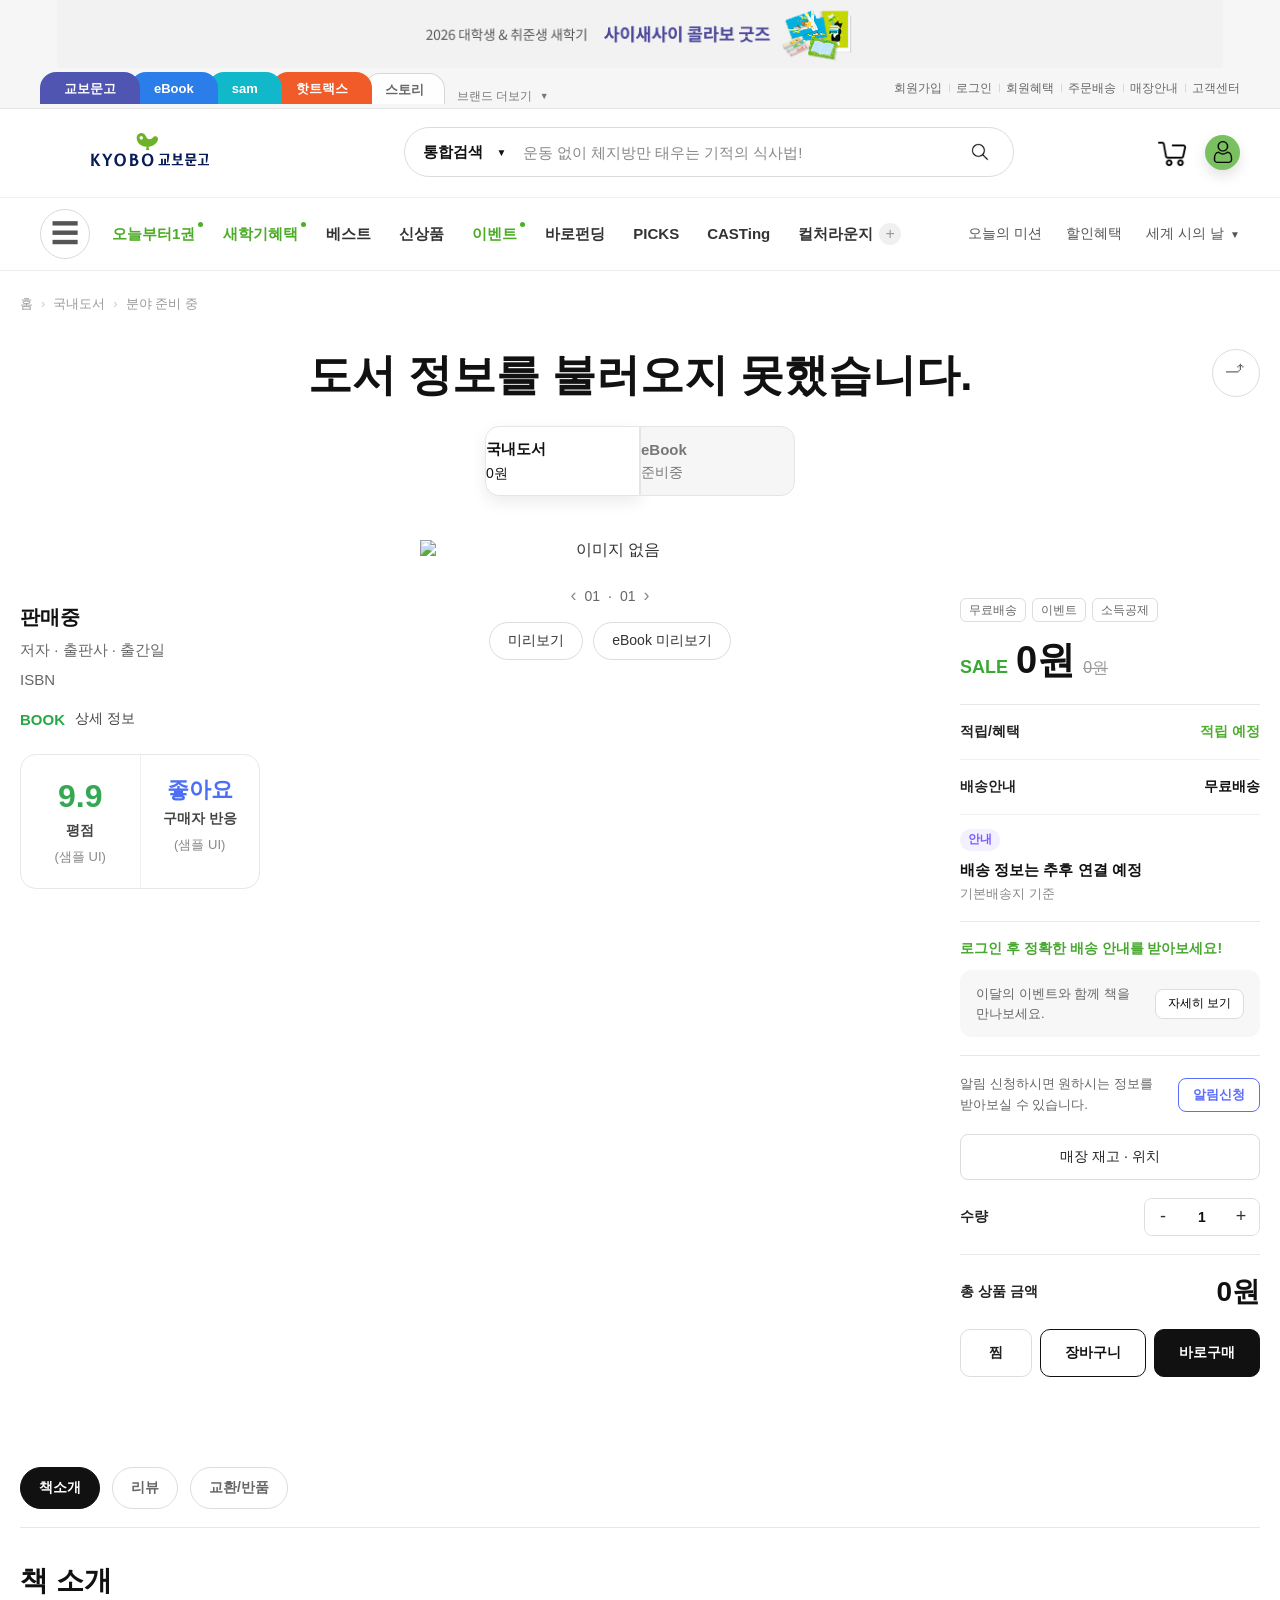
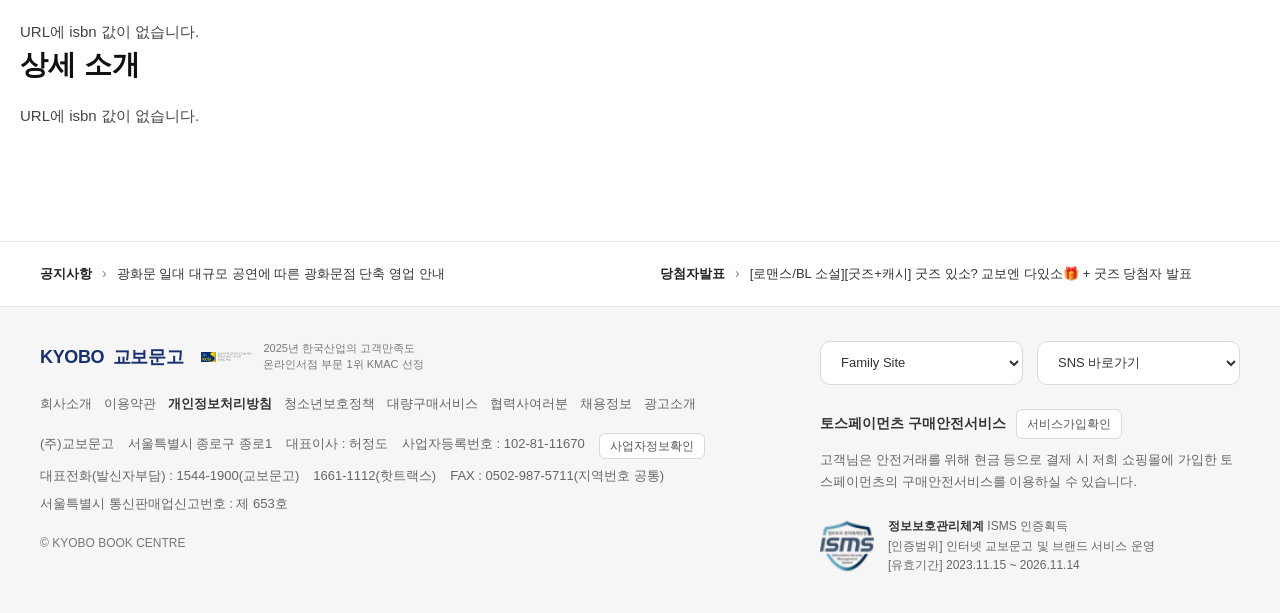
==== sub.html @ 3755ba82 "first commit" ====
<!DOCTYPE html>
<html lang="ko">

<head>
    <meta charset="UTF-8">
    <meta name="viewport" content="width=device-width, initial-scale=1.0">
    <title>book_koybo</title>

    <link rel="stylesheet" href="./css/reset.css">
    <link rel="stylesheet" href="./css/common.css">
    <link rel="stylesheet" href="./css/layout.css">
    <link rel="stylesheet" href="./css/sub.css">
</head>

<body>
    <div id="header-include"></div>

    <main class="sub_page">
        <div class="inner">

            <!-- breadcrumb -->
            <nav class="sub_breadcrumb" aria-label="breadcrumb">
                <a href="./index.html">홈</a>
                <span class="breadcrumb_arrow">›</span>
                <a href="#">국내도서</a>
                <span class="breadcrumb_arrow">›</span>
                <a href="#">분야 준비 중</a>
            </nav>

            <!-- title area -->
            <section class="sub_title_area">
                <div class="sub_title_inner">
                    <div class="sub_title_box">
                        <h2 class="sub_book_title" id="subTitle">도서명</h2>
                    </div>

                    <button type="button" class="sub_share_btn" aria-label="공유하기">⤴</button>
                </div>

                <div class="sub_type_tabs">
                    <button type="button" class="type_tab active">
                        <span class="type_name">국내도서</span>
                        <span class="type_price" id="subSalePrice">0원</span>
                    </button>

                    <button type="button" class="type_tab">
                        <span class="type_name">eBook</span>
                        <span class="type_price">준비중</span>
                    </button>
                </div>
            </section>

            <!-- top detail -->
            <section class="sub_detail_top">

                <!-- left meta -->
                <aside class="sub_meta_left">
                    <div class="meta_author_box">
                        <p class="meta_author" id="subStatus">판매중</p>
                        <p class="meta_publish" id="subMeta">저자 · 출판사 · 출간일</p>
                        <p class="meta_publish" id="subIsbn">ISBN</p>
                    </div>

                    <div class="meta_badge_row">
                        <span class="meta_best_badge">BOOK</span>
                        <span class="meta_best_text">상세 정보</span>
                    </div>

                    <div class="meta_review_box">
                        <div class="meta_review_item">
                            <strong class="review_score">9.9</strong>
                            <p class="review_label">평점</p>
                            <span class="review_sub">(샘플 UI)</span>
                        </div>

                        <div class="meta_review_divider"></div>

                        <div class="meta_review_item">
                            <strong class="review_keyword">좋아요</strong>
                            <p class="review_label">구매자 반응</p>
                            <span class="review_sub">(샘플 UI)</span>
                        </div>
                    </div>
                </aside>

                <!-- center cover -->
                <section class="sub_cover_center">
                    <div class="sub_cover_image_box" id="subCoverArea"></div>

                    <div class="sub_cover_pager">
                        <button type="button" class="pager_btn" aria-label="이전">‹</button>
                        <span class="pager_num">01</span>
                        <span class="pager_dash">·</span>
                        <span class="pager_total">01</span>
                        <button type="button" class="pager_btn" aria-label="다음">›</button>
                    </div>

                    <div class="sub_preview_btns">
                        <button type="button" class="preview_btn">미리보기</button>
                        <button type="button" class="preview_btn">eBook 미리보기</button>
                    </div>
                </section>

                <!-- right purchase -->
                <aside class="sub_purchase_right">
                    <div class="purchase_badges">
                        <span>무료배송</span>
                        <span>이벤트</span>
                        <span>소득공제</span>
                    </div>

                    <div class="purchase_price_box">
                        <p class="purchase_price_main">
                            <span class="discount_rate">SALE</span>
                            <strong class="sale_price" id="subSalePrice">0원</strong>
                            <span class="origin_price" id="subPrice">0원</span>
                        </p>
                    </div>

                    <div class="purchase_info_list">
                        <div class="purchase_info_row">
                            <span class="info_title">적립/혜택</span>
                            <span class="info_value point">적립 예정</span>
                        </div>

                        <div class="purchase_info_row">
                            <span class="info_title">배송안내</span>
                            <span class="info_value">무료배송</span>
                        </div>

                        <div class="purchase_delivery_box">
                            <p class="delivery_badge">안내</p>
                            <p class="delivery_text">배송 정보는 추후 연결 예정</p>
                            <p class="delivery_sub">기본배송지 기준</p>
                        </div>
                    </div>

                    <div class="purchase_event_box">
                        <p class="event_text">로그인 후 정확한 배송 안내를 받아보세요!</p>
                        <div class="event_banner">
                            <p>이달의 이벤트와 함께 책을 만나보세요.</p>
                            <button type="button">자세히 보기</button>
                        </div>
                    </div>

                    <div class="purchase_alarm_box">
                        <p>알림 신청하시면 원하시는 정보를 받아보실 수 있습니다.</p>
                        <button type="button" class="alarm_btn">알림신청</button>
                    </div>

                    <button type="button" class="stock_btn">매장 재고 · 위치</button>

                    <div class="purchase_quantity_box">
                        <span class="qty_label">수량</span>
                        <div class="qty_control">
                            <button type="button" class="qty_btn" id="qtyMinus">-</button>
                            <input type="text" id="qtyInput" value="1" readonly>
                            <button type="button" class="qty_btn" id="qtyPlus">+</button>
                        </div>
                    </div>

                    <div class="purchase_total_box">
                        <span class="total_label">총 상품 금액</span>
                        <strong class="total_price" id="totalPrice">0원</strong>
                    </div>

                    <div class="purchase_action_btns">
                        <button type="button" class="action_btn btn_wish">찜</button>
                        <button type="button" class="action_btn btn_cart">장바구니</button>
                        <button type="button" class="action_btn btn_buy">바로구매</button>
                    </div>
                </aside>
            </section>

            <!-- detail section -->
            <section class="sub_detail_section">
                <div class="sub_detail_tab_menu detail_tab_menu">
                    <button type="button" class="detail_tab active">책소개</button>
                    <button type="button" class="detail_tab">리뷰</button>
                    <button type="button" class="detail_tab">교환/반품</button>
                </div>

                <div class="sub_detail_contents">
                    <article class="detail_panel active">
                        <h3 class="detail_title">책 소개</h3>
                        <p class="detail_text" id="subContents"></p>
                    </article>

                    <article class="detail_panel active">
                        <h3 class="detail_title">상세 소개</h3>
                        <p class="detail_text" id="subContentsDetail"></p>
                    </article>
                </div>
            </section>

        </div>
    </main>

    <div id="footer-include"></div>

    <script src="./js/header.js"></script>
    <script src="./js/footer.js"></script>
    <script src="./js/common.js"></script>
    <script src="./js/sub.js"></script>
</body>

</html>
---- css/common.css ----
a {
    text-decoration: none;
    color: inherit;
}

ul {
    list-style: none;
    margin: 0;
    padding: 0;
}

button {
    font: inherit;
}

img {
    max-width: 100%;
    vertical-align: middle;
}
---- css/layout.css ----
@charset "utf-8";

/* =========================
   common
========================= */
.inner {
    width: 1200px;
    margin: 0 auto;
}

#header {
    background: #f6f6f6;
    color: #222;
}

/* =========================
   1. top banner
========================= */
.header_top_banner {
    background: #f6f6f6;
}

.header_top_banner .inner {
    display: flex;
    justify-content: center;
    align-items: center;
    height: 68px;
}

.header_top_banner a {
    display: block;
}

.header_top_banner img {
    display: block;
    max-height: 68px;
}

/* =========================
   2. brand bar
========================= */
.header_brand_bar {
    border-bottom: 1px solid #e5e5e5;
    background: #f6f6f6;
}

.header_brand_inner {
    display: flex;
    justify-content: space-between;
    align-items: center;
    height: 40px;
}

.brand_links {
    display: flex;
    align-items: flex-end;
}

.brand_links a {
    position: relative;
    display: inline-flex;
    align-items: center;
    justify-content: center;
    height: 32px;
    padding: 0 24px;
    margin-left: -10px;
    font-size: 13px;
    font-weight: 700;
    color: #fff;
    border-radius: 16px 16px 0 0;
    line-height: 1;
}

.brand_links a:first-child {
    margin-left: 0;
}

/* 각 탭 배경색 */
.brand_links a:nth-child(1) { background: #5055B1; z-index: 5; }
.brand_links a:nth-child(2) { background: #2B7DE9; z-index: 4; }
.brand_links a:nth-child(3) { background: #11B8C9; z-index: 3; }
.brand_links a:nth-child(4) { background: #F15A29; z-index: 2; }

.brand_links a:nth-child(5) {
    height: 31px;
    padding: 0 20px;
    margin-left: -8px;
    color: #666;
    background: #fffefe;
    border: 1px solid #d7d7d7;
    border-bottom: 0;
    z-index: 1;
}

.brand_more_wrap {
    position: relative;
    display: flex;
    align-items: center;
    margin-left: 12px;
}

.brand_more_text {
    color: #777;
    font-size: 12px;
    font-weight: 500;
    line-height: 1;
}

.brand_more_toggle {
    display: flex;
    align-items: center;
    justify-content: center;
    width: 16px;
    height: 16px;
    margin-left: 4px;
    padding: 0;
    border: 0;
    background: transparent;
    cursor: pointer;
}

.brand_more_toggle::before {
    content: "▼";
    color: #777;
    font-size: 9px;
    line-height: 1;
    transition: transform 0.2s ease;
}

.brand_more_wrap.open .brand_more_toggle::before {
    transform: rotate(180deg);
}

.brand_more_menu {
    position: absolute;
    top: calc(100% + 10px);
    left: 50%;
    z-index: 100;
    min-width: 180px;
    padding: 16px 18px;
    background: #fff;
    border: 1px solid #d8d8d8;
    border-radius: 16px;
    box-shadow: 0 8px 18px rgba(0, 0, 0, 0.08);

    opacity: 0;
    visibility: hidden;
    pointer-events: none;
    transform: translateX(-50%) translateY(8px);
    transition: all 0.25s ease;
}

.brand_more_wrap.open .brand_more_menu {
    opacity: 1;
    visibility: visible;
    pointer-events: auto;
    transform: translateX(-50%) translateY(0);
}

.brand_more_item {
    display: flex;
    align-items: center;
    gap: 10px;
    color: #333;
    font-size: 14px;
    font-weight: 500;
    white-space: nowrap;
}

.brand_more_icon {
    display: flex;
    align-items: center;
    justify-content: center;
    width: 32px;
    height: 32px;
    border-radius: 50%;
    background: #a7a7c7;
    color: #fff;
    font-size: 15px;
    line-height: 1;
}

.user_links {
    display: flex;
    align-items: center;
    gap: 14px;
}

.user_links a {
    position: relative;
    color: #666;
    font-size: 12px;
}

.user_links a:not(:last-child)::after {
    content: "";
    position: absolute;
    top: 50%;
    right: -8px;
    width: 1px;
    height: 9px;
    background: #d9d9d9;
    transform: translateY(-50%);
}

/* =========================
   3. main header
========================= */
.header_main {
    background: #fff;
}

.header_main_inner {
    display: flex;
    align-items: center;
    justify-content: space-between;
    gap: 20px;
    padding: 18px 0 20px;
}

.logo {
    flex: 0 0 auto;
}

.logo a {
    display: block;
}

.logo img {
    display: block;
    width: 220px;
}

.search_area {
    flex: 1;
    max-width: 610px;
}

.search_form {
    display: flex;
    align-items: center;
    height: 50px;
    padding: 0 18px;
    border: 1px solid #dcdcdc;
    border-radius: 30px;
    background: #fff;
}

.search_category {
    position: relative;
    flex: 0 0 auto;
    padding-right: 24px;
    margin-right: 16px;
    color: #111;
    font-size: 15px;
    font-weight: 600;
}

.search_category::after {
    content: "▼";
    position: absolute;
    top: 50%;
    right: 0;
    color: #111;
    font-size: 10px;
    transform: translateY(-50%);
}

.search_form input {
    flex: 1;
    border: 0;
    outline: 0;
    background: transparent;
    color: #666;
    font-size: 15px;
}

.search_form input::placeholder {
    color: #888;
}

.search_btn {
  display: flex;
  align-items: center;
  justify-content: center;
  width: 30px;
  height: 32px;
  padding: 0;
  border: 0;
  background: transparent;
  cursor: pointer;
}

.search_btn img {
  display: block;
  width: 24px;
}

.header_icons {
    display: flex;
    align-items: center;
    gap: 18px;
}

.icon_link {
    display: flex;
    align-items: center;
    justify-content: center;
}

.cart_icon img {
    display: block;
    width: 30px;
}

.my_icon {
    width: 35px;
    height: 35px;
    border-radius: 50%;
    background: #7bc060;
    box-shadow: 0 6px 14px rgba(0, 0, 0, 0.12);
}

.my_icon img {
    display: block;
    width: 22px;
}

/* =========================
   4. gnb
========================= */
.header_gnb {
    border-top: 1px solid #f2f2f2;
    border-bottom: 1px solid #ececec;
    background: #fff;
}

.header_gnb_inner {
    display: flex;
    justify-content: space-between;
    align-items: center;
    min-height: 72px;
}

.gnb_left {
    display: flex;
    align-items: center;
    gap: 22px;
}

.menu_btn {
    width: 50px;
    height: 50px;
    border: 1px solid #d9d9d9;
    border-radius: 50%;
    background: #fff;
    color: #555;
    font-size: 28px;
    line-height: 1;
    cursor: pointer;
}

.gnb_menu > ul {
    display: flex;
    align-items: center;
    gap: 28px;
}

.gnb_menu a {
    position: relative;
    display: inline-block;
    color: #333;
    font-size: 15px;
    font-weight: 600;
    white-space: nowrap;
}

.gnb_menu a.point {
    color: #4DAC27;
    font-weight: 700;
}

.gnb_menu a.point::after {
    content: "";
    position: absolute;
    top: -3px;
    right: -8px;
    width: 5px;
    height: 5px;
    border-radius: 50%;
    background: #4caf23;
}

.gnb_right {
    display: flex;
    align-items: center;
    gap: 24px;
}

.gnb_right a {
    position: relative;
    color: #555;
    font-size: 14px;
    white-space: nowrap;
}

.gnb_right a:last-child::after {
    content: "▼";
    margin-left: 6px;
    font-size: 10px;
    vertical-align: middle;
}

/* =========================
   hover
========================= */
.brand_links a:hover,
.user_links a:hover,
.gnb_menu a:hover,
.gnb_right a:hover {
    opacity: 0.8;
}

.has_sub {
    position: relative;
    display: flex;
    align-items: center;
    gap: 6px;
}

.has_sub>a {
    display: inline-block;
}

.sub_toggle {
    width: 22px;
    height: 22px;
    border: 0;
    border-radius: 50%;
    background: #f0f0f0;
    color: #999;
    font-size: 16px;
    line-height: 1;
    cursor: pointer;
}

.sub_menu {
    position: absolute;
    top: calc(100% + 14px);
    left: 50%;
    z-index: 100;
    width: 170px;
    padding: 12px 0;
    background: #fff;
    border: 1px solid #dcdcdc;
    border-radius: 12px;
    box-shadow: 0 8px 20px rgba(0, 0, 0, 0.12);

    display: block;
    opacity: 0;
    visibility: hidden;
    transform: translateX(-50%) translateY(8px);
    transition: all 0.25s ease;
}

.sub_menu li {
    display: block;
    width: 100%;
}

.sub_menu li a {
    display: block;
    width: 100%;
    padding: 8px 18px;
    color: #444;
    font-size: 14px;
    line-height: 1.4;
    white-space: nowrap;
}

.sub_menu li a:hover {
    background: #f8f8f8;
    color: #3e9b16;
}

.has_sub:hover .sub_menu {
    opacity: 1;
    visibility: visible;
    transform: translateX(-50%) translateY(0);
}

/* =========================
   footer
========================= */
#footer {
    margin-top: 0;
    background: #f6f6f6;
    border-top: 1px solid #e5e5e5;
    color: #666;
    font-size: 13px;
    line-height: 1.7;
}

/* 상단 공지줄 */
.footer_notice {
    border-bottom: 1px solid #e5e5e5;
    background: #fff;
}

.footer_notice_inner {
    display: flex;
    align-items: center;
    justify-content: space-between;
    gap: 40px;
    min-height: 64px;
}

.footer_notice_item {
    flex: 1;
    display: flex;
    align-items: center;
    gap: 10px;
    min-width: 0;
    color: #333;
    font-size: 13px;
}

.footer_notice_item strong {
    flex: 0 0 auto;
    color: #222;
    font-weight: 700;
}

.notice_arrow {
    flex: 0 0 auto;
    color: #888;
    font-size: 14px;
}

.footer_notice_item span:last-child {
    overflow: hidden;
    text-overflow: ellipsis;
    white-space: nowrap;
    color: #333;
}

/* 본문 */
.footer_main {
    padding: 34px 0 38px;
    background: #f6f6f6;
}

.footer_main_inner {
    display: flex;
    justify-content: space-between;
    gap: 60px;
}

/* 왼쪽 */
.footer_left {
    flex: 1;
    min-width: 0;
}

.footer_brand {
    display: flex;
    align-items: center;
    gap: 18px;
    margin-bottom: 20px;
}

.footer_logo {
    color: #18306f;
    font-size: 18px;
    font-weight: 800;
    letter-spacing: -0.02em;
    white-space: nowrap;
}

.footer_logo span {
    margin-left: 4px;
    font-weight: 700;
}

.footer_brand_mark {
    display: flex;
    align-items: center;
    gap: 10px;
}

.footer_brand_mark img {
    width: 52px;
    height: auto;
    object-fit: contain;
}

.footer_brand_mark p {
    color: #777;
    font-size: 11px;
    line-height: 1.45;
}

.footer_link_list {
    display: flex;
    flex-wrap: wrap;
    gap: 8px 12px;
    margin-bottom: 18px;
}

.footer_link_list a {
    color: #666;
    font-size: 13px;
    white-space: nowrap;
}

.footer_link_list a strong {
    color: #333;
    font-weight: 700;
}

.footer_link_list a:hover {
    color: #18306f;
}

.footer_info {
    color: #666;
    font-size: 13px;
}

.footer_info p {
    display: flex;
    flex-wrap: wrap;
    gap: 6px 14px;
    margin-bottom: 6px;
}

.footer_info_btn {
    display: inline-flex;
    align-items: center;
    padding: 2px 10px;
    border: 1px solid #d9d9d9;
    border-radius: 6px;
    background: #fff;
    color: #555;
    font-size: 12px;
}

.footer_copy {
    margin-top: 18px;
    color: #777;
    font-size: 12px;
}

/* 오른쪽 */
.footer_right {
    flex: 0 0 420px;
}

.footer_select_row {
    display: flex;
    gap: 14px;
    margin-bottom: 24px;
}

.footer_select_row select {
    width: 100%;
    height: 44px;
    padding: 0 16px;
    border: 1px solid #d9d9d9;
    border-radius: 10px;
    background: #fff;
    color: #333;
    font-size: 13px;
    outline: none;
}

.footer_safepay {
    margin-bottom: 24px;
}

.footer_safepay_top {
    display: flex;
    align-items: center;
    gap: 10px;
    margin-bottom: 10px;
}

.footer_safepay_top strong {
    color: #333;
    font-size: 14px;
    font-weight: 700;
}

.footer_safepay_btn {
    display: inline-flex;
    align-items: center;
    padding: 4px 10px;
    border: 1px solid #d9d9d9;
    border-radius: 6px;
    background: #fff;
    color: #555;
    font-size: 12px;
}

.footer_safepay p {
    color: #666;
    font-size: 13px;
    line-height: 1.7;
}

.footer_cert {
    display: flex;
    align-items: center;
    gap: 14px;
}

.footer_cert img {
    width: 54px;
    height: auto;
    object-fit: contain;
    flex: 0 0 auto;
}

.footer_cert_text {
    color: #666;
    font-size: 12px;
    line-height: 1.6;
}

.footer_cert_text strong {
    color: #333;
    font-weight: 700;
}

/* hover */
.footer_info_btn:hover,
.footer_safepay_btn:hover {
    border-color: #cfcfcf;
    color: #18306f;
}

/* 반응형 */
@media (max-width: 1024px) {
    .footer_notice_inner,
    .footer_main_inner {
        flex-direction: column;
        align-items: flex-start;
    }

    .footer_right {
        flex: 1 1 auto;
        width: 100%;
    }

    .footer_select_row {
        width: 100%;
    }

    .footer_select_row select {
        flex: 1;
    }
}
---- css/sub.css ----
@charset "utf-8";

/* =========================
   sub common
========================= */
.sub_page {
  padding: 24px 0 110px;
  background: #fff;
}

.sub_page .inner {
  width: 1200px;
  margin: 0 auto;
}

/* =========================
   breadcrumb
========================= */
.sub_breadcrumb {
  display: flex;
  align-items: center;
  gap: 8px;
  color: #999;
  font-size: 13px;
  line-height: 1.4;
}

.sub_breadcrumb a:hover {
  color: #4dac27;
}

.breadcrumb_arrow {
  color: #c8c8c8;
}

/* =========================
   title area
========================= */
.sub_title_area {
  padding: 34px 0 26px;
}

.sub_title_inner {
  position: relative;
  display: flex;
  justify-content: center;
  align-items: flex-start;
}

.sub_title_box {
  text-align: center;
}

.sub_book_title {
  color: #111;
  font-size: 44px;
  font-weight: 700;
  line-height: 1.25;
}

.sub_book_desc {
  margin-top: 10px;
  color: #555;
  font-size: 20px;
  line-height: 1.6;
}

.sub_share_btn {
  position: absolute;
  top: 2px;
  right: 0;
  width: 48px;
  height: 48px;
  border: 1px solid #ddd;
  border-radius: 50%;
  background: #fff;
  color: #666;
  font-size: 20px;
  cursor: pointer;
}

.sub_share_btn:hover {
  border-color: #bbb;
  color: #111;
}

.sub_type_tabs {
  display: flex;
  justify-content: center;
  gap: 0;
  margin-top: 24px;
}

.type_tab {
  display: flex;
  flex-direction: column;
  justify-content: center;
  min-width: 155px;
  height: 70px;
  border: 1px solid #e5e5e5;
  background: #f6f6f6;
  color: #777;
  text-align: center;
  cursor: pointer;
}

.type_tab:first-child {
  border-radius: 14px 0 0 14px;
}

.type_tab:last-child {
  border-radius: 0 14px 14px 0;
}

.type_tab.active {
  background: #fff;
  color: #111;
  box-shadow: 0 6px 16px rgba(0, 0, 0, 0.08);
}

.type_name {
  font-size: 15px;
  font-weight: 700;
}

.type_price {
  margin-top: 6px;
  font-size: 14px;
}

/* =========================
   top detail
========================= */
.sub_detail_top {
  display: grid;
  grid-template-columns: 260px 380px 320px;
  justify-content: space-between;
  gap: 36px;
  align-items: start;
  padding-top: 18px;
}

/* =========================
   left meta
========================= */
.sub_meta_left {
  padding-top: 62px;
}

.meta_author_box {
  margin-bottom: 18px;
}

.meta_author {
  color: #111;
  font-size: 20px;
  font-weight: 700;
  line-height: 1.5;
}

.meta_publish {
  margin-top: 6px;
  color: #666;
  font-size: 15px;
  line-height: 1.6;
}

.meta_dot {
  margin: 0 4px;
  color: #bbb;
}

.meta_badge_row {
  display: flex;
  align-items: center;
  gap: 10px;
  margin-bottom: 26px;
}

.meta_best_badge {
  color: #28a745;
  font-size: 15px;
  font-weight: 700;
}

.meta_best_text {
  color: #444;
  font-size: 14px;
}

.meta_review_box {
  display: flex;
  align-items: stretch;
  border: 1px solid #e7e7e7;
  border-radius: 16px;
  background: #fff;
  overflow: hidden;
}

.meta_review_item {
  flex: 1;
  padding: 22px 16px;
  text-align: center;
}

.meta_review_divider {
  width: 1px;
  background: #efefef;
}

.review_score {
  display: block;
  color: #34a853;
  font-size: 32px;
  font-weight: 700;
  line-height: 1.2;
}

.review_keyword {
  display: block;
  color: #4c6ef5;
  font-size: 22px;
  font-weight: 700;
  line-height: 1.2;
}

.review_label {
  margin-top: 6px;
  color: #444;
  font-size: 14px;
  font-weight: 600;
}

.review_sub {
  display: block;
  margin-top: 8px;
  color: #888;
  font-size: 13px;
}

/* =========================
   center cover
========================= */
.sub_cover_center {
  text-align: center;
}

.sub_cover_image_box {
  overflow: hidden;
  border-radius: 0;
  background: #fff;
}

.sub_cover_image_box img {
  display: block;
  width: 100%;
  max-width: 380px;
  margin: 0 auto;
  height: auto;
}

.sub_cover_pager {
  display: flex;
  justify-content: center;
  align-items: center;
  gap: 8px;
  margin-top: 24px;
  color: #666;
  font-size: 14px;
}

.pager_btn {
  border: 0;
  background: transparent;
  color: #888;
  font-size: 18px;
  cursor: pointer;
}

.sub_preview_btns {
  display: flex;
  justify-content: center;
  gap: 10px;
  margin-top: 16px;
}

.preview_btn {
  height: 38px;
  padding: 0 18px;
  border: 1px solid #ddd;
  border-radius: 999px;
  background: #fff;
  color: #333;
  font-size: 14px;
  cursor: pointer;
}

/* =========================
   right purchase
========================= */
.sub_purchase_right {
  padding-top: 58px;
}

.purchase_badges {
  display: flex;
  gap: 6px;
  margin-bottom: 16px;
  flex-wrap: wrap;
}

.purchase_badges span {
  height: 24px;
  padding: 0 8px;
  border: 1px solid #ddd;
  border-radius: 6px;
  background: #fff;
  color: #666;
  font-size: 12px;
  line-height: 22px;
}

.purchase_price_box {
  padding-bottom: 20px;
  border-bottom: 1px solid #e8e8e8;
}

.purchase_price_main {
  display: flex;
  align-items: baseline;
  gap: 8px;
}

.discount_rate {
  color: #39a935;
  font-size: 18px;
  font-weight: 700;
}

.sale_price {
  color: #111;
  font-size: 38px;
  font-weight: 700;
  line-height: 1.2;
}

.origin_price {
  color: #999;
  font-size: 16px;
  text-decoration: line-through;
}

.purchase_info_list {
  border-bottom: 1px solid #e8e8e8;
}

.purchase_info_row {
  display: flex;
  justify-content: space-between;
  align-items: center;
  padding: 18px 0;
  border-bottom: 1px solid #f1f1f1;
}

.purchase_info_row:last-of-type {
  border-bottom: 0;
}

.info_title {
  color: #222;
  font-size: 14px;
  font-weight: 600;
}

.info_value {
  color: #111;
  font-size: 14px;
  font-weight: 600;
}

.info_value.point {
  color: #4cae2d;
}

.purchase_delivery_box {
  padding: 14px 0 18px;
}

.delivery_badge {
  display: inline-flex;
  align-items: center;
  height: 22px;
  padding: 0 8px;
  border-radius: 999px;
  background: #f3f0ff;
  color: #7c5cff;
  font-size: 12px;
  font-weight: 600;
}

.delivery_text {
  margin-top: 8px;
  color: #111;
  font-size: 15px;
  font-weight: 700;
  line-height: 1.5;
}

.delivery_sub {
  margin-top: 4px;
  color: #888;
  font-size: 13px;
}

.purchase_event_box {
  padding: 18px 0;
  border-bottom: 1px solid #e8e8e8;
}

.event_text {
  color: #48a830;
  font-size: 14px;
  font-weight: 700;
}

.event_banner {
  display: flex;
  justify-content: space-between;
  align-items: center;
  gap: 14px;
  margin-top: 12px;
  padding: 14px 16px;
  border-radius: 12px;
  background: #f7f7f7;
}

.event_banner p {
  color: #666;
  font-size: 13px;
  line-height: 1.5;
}

.event_banner button {
  flex-shrink: 0;
  height: 30px;
  padding: 0 12px;
  border: 1px solid #ddd;
  border-radius: 8px;
  background: #fff;
  font-size: 12px;
  cursor: pointer;
}

.purchase_alarm_box {
  display: flex;
  justify-content: space-between;
  align-items: center;
  gap: 14px;
  padding: 18px 0;
}

.purchase_alarm_box p {
  color: #666;
  font-size: 13px;
  line-height: 1.6;
}

.alarm_btn {
  flex-shrink: 0;
  height: 34px;
  padding: 0 14px;
  border: 1px solid #5b6cff;
  border-radius: 8px;
  background: #fff;
  color: #5b6cff;
  font-size: 13px;
  font-weight: 600;
  cursor: pointer;
}

.stock_btn {
  width: 100%;
  height: 46px;
  border: 1px solid #dcdcdc;
  border-radius: 8px;
  background: #fff;
  color: #222;
  font-size: 14px;
  cursor: pointer;
}

.purchase_quantity_box {
  display: flex;
  justify-content: space-between;
  align-items: center;
  margin-top: 18px;
}

.qty_label {
  color: #222;
  font-size: 14px;
  font-weight: 600;
}

.qty_control {
  display: flex;
  align-items: center;
  overflow: hidden;
  border: 1px solid #ddd;
  border-radius: 8px;
}

.qty_btn {
  width: 36px;
  height: 36px;
  border: 0;
  background: #fff;
  color: #333;
  font-size: 18px;
  cursor: pointer;
}

#qtyInput {
  width: 42px;
  height: 36px;
  border: 0;
  background: #fff;
  text-align: center;
  color: #111;
  font-size: 14px;
  font-weight: 600;
}

.purchase_total_box {
  display: flex;
  justify-content: space-between;
  align-items: center;
  margin-top: 18px;
  padding-top: 18px;
  border-top: 1px solid #e8e8e8;
}

.total_label {
  color: #222;
  font-size: 14px;
  font-weight: 600;
}

.total_price {
  color: #111;
  font-size: 28px;
  font-weight: 700;
}

.purchase_action_btns {
  display: grid;
  grid-template-columns: 72px 1fr 1fr;
  gap: 8px;
  margin-top: 18px;
}

.action_btn {
  height: 48px;
  border-radius: 10px;
  font-size: 14px;
  font-weight: 700;
  cursor: pointer;
}

.btn_wish {
  border: 1px solid #ddd;
  background: #fff;
  color: #222;
}

.btn_cart {
  border: 1px solid #111;
  background: #fff;
  color: #111;
}

.btn_buy {
  border: 1px solid #111;
  background: #111;
  color: #fff;
}

/* =========================
   detail section
========================= */
.sub_detail_section {
  margin-top: 90px;
}

.sub_detail_tab_menu {
  display: flex;
  gap: 12px;
  padding-bottom: 18px;
  border-bottom: 1px solid #e8e8e8;
}

.detail_tab {
  height: 42px;
  padding: 0 18px;
  border: 1px solid #ddd;
  border-radius: 999px;
  background: #fff;
  color: #666;
  font-size: 14px;
  font-weight: 600;
  cursor: pointer;
}

.detail_tab.active {
  border-color: #111;
  background: #111;
  color: #fff;
}

.sub_detail_contents {
  padding-top: 34px;
}

.detail_panel {
  display: none;
}

.detail_panel.active {
  display: block;
}

.detail_title {
  margin-bottom: 18px;
  color: #111;
  font-size: 28px;
  font-weight: 700;
}

.detail_text {
  color: #444;
  font-size: 15px;
  line-height: 1.9;
  white-space: pre-line;
}

.detail_info_list {
  border-top: 1px solid #e8e8e8;
}

.detail_info_list li {
  display: grid;
  grid-template-columns: 120px 1fr;
  gap: 20px;
  padding: 18px 0;
  border-bottom: 1px solid #f1f1f1;
}

.detail_info_list strong {
  color: #111;
  font-size: 15px;
  font-weight: 700;
}

.detail_info_list span {
  color: #555;
  font-size: 15px;
  line-height: 1.7;
}

/* =========================
   responsive
========================= */
@media (max-width: 1280px) {
  .sub_page .inner {
    width: calc(100% - 40px);
  }

  .sub_detail_top {
    grid-template-columns: 240px 1fr 300px;
  }
}

@media (max-width: 1024px) {
  .sub_detail_top {
    grid-template-columns: 1fr;
    gap: 28px;
  }

  .sub_meta_left,
  .sub_purchase_right {
    padding-top: 0;
  }

  .sub_cover_center {
    order: -1;
  }
}
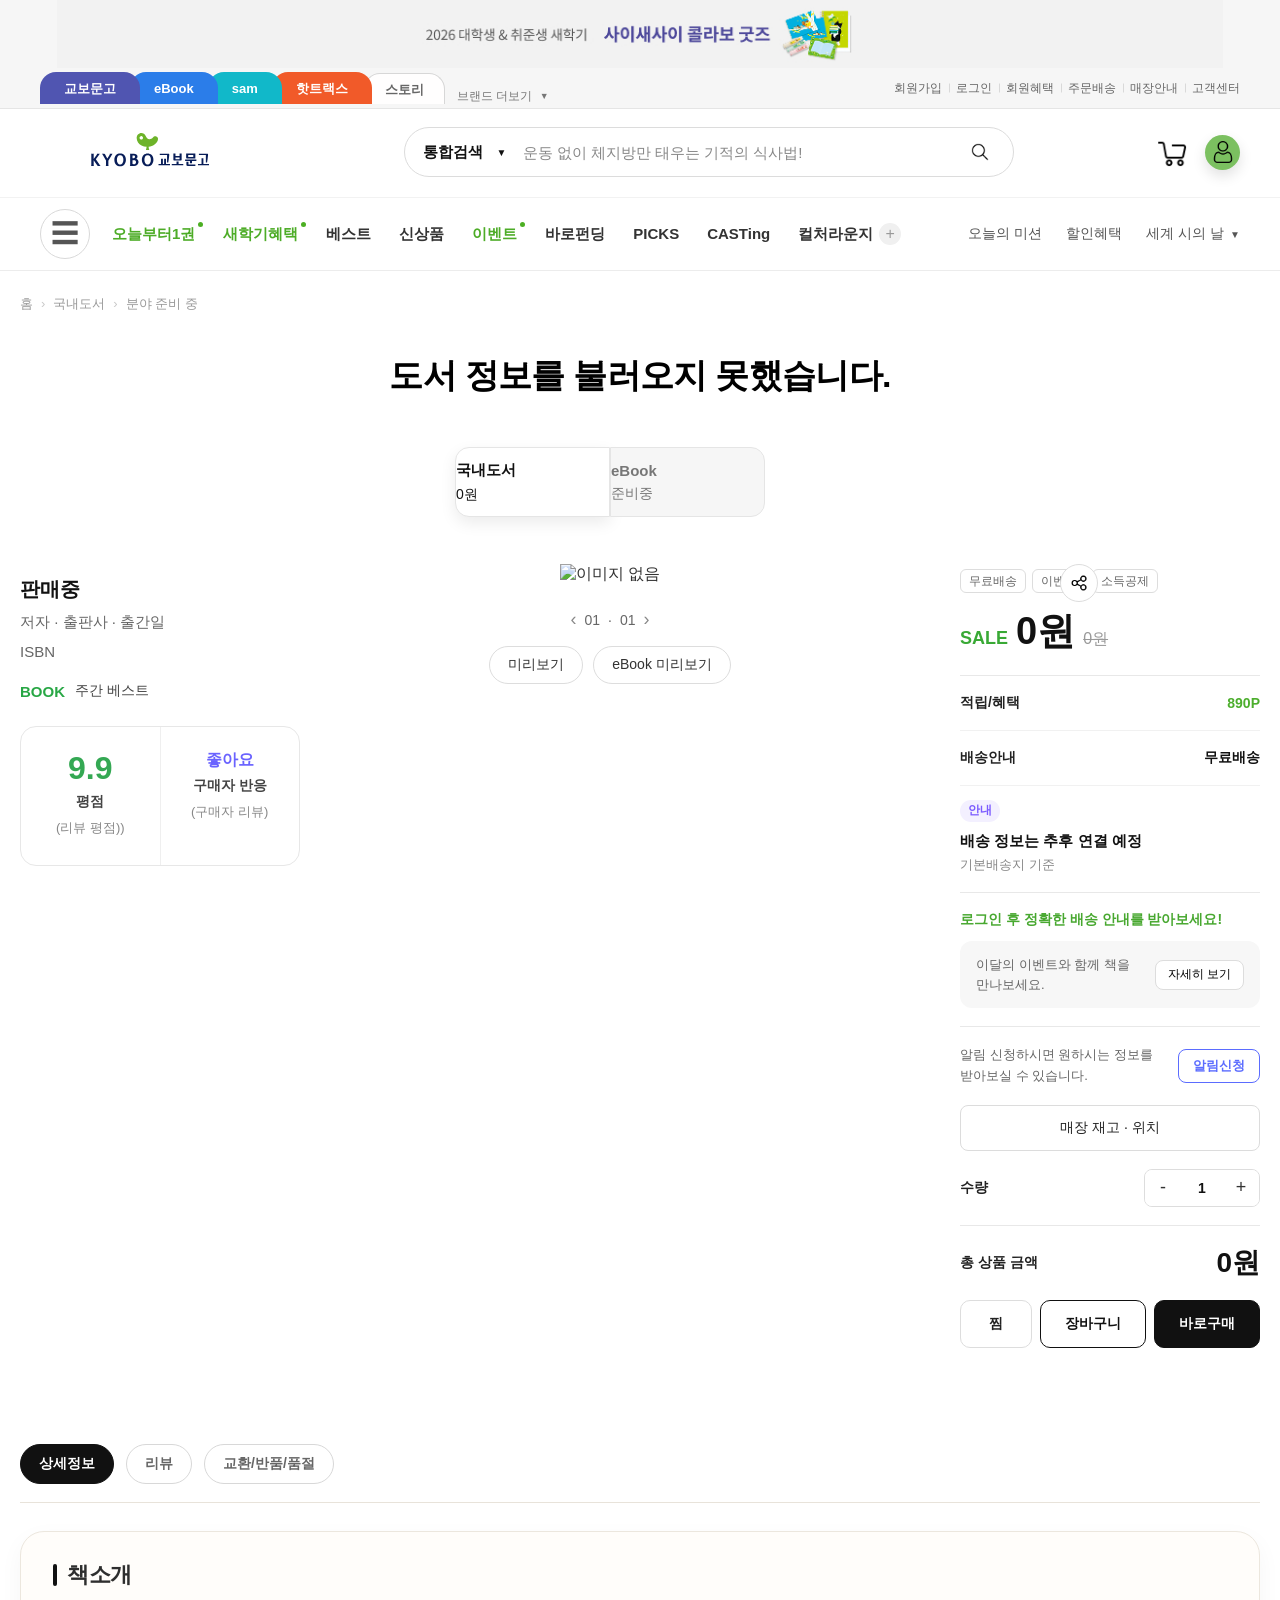
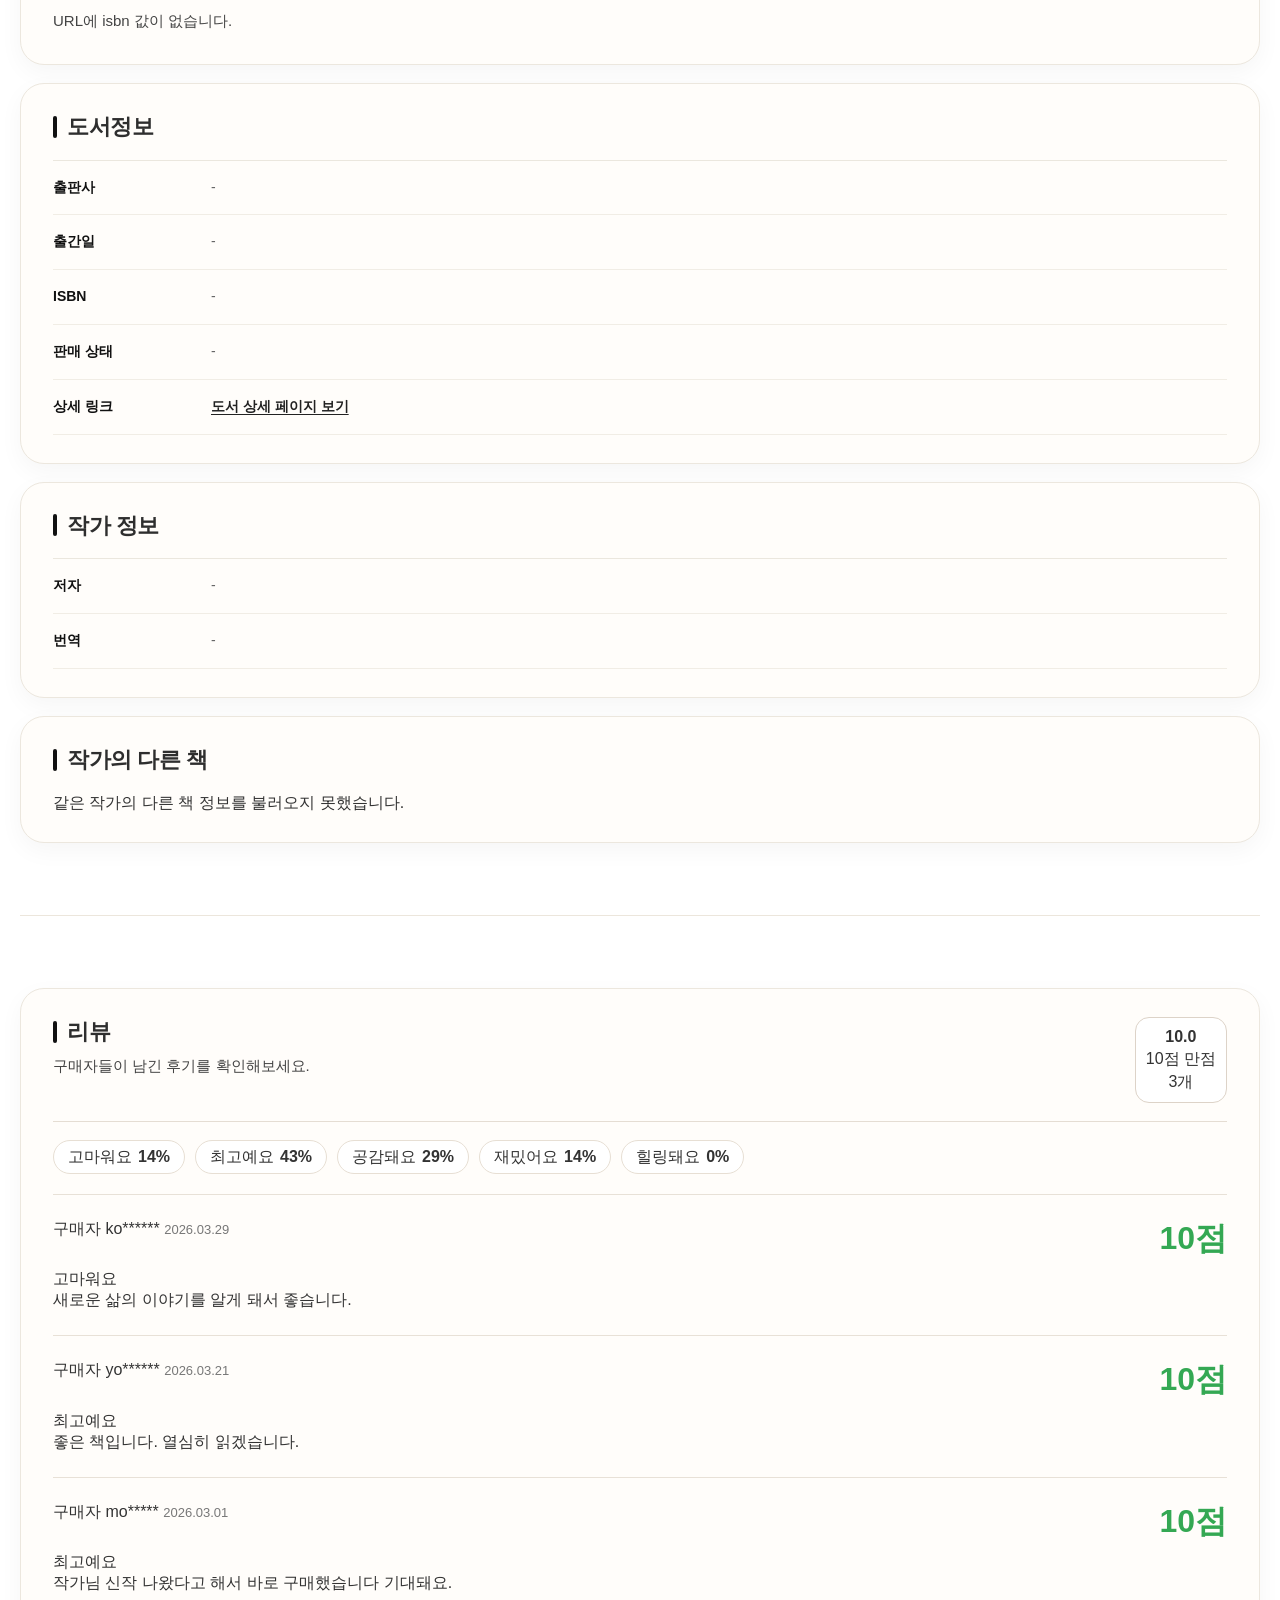
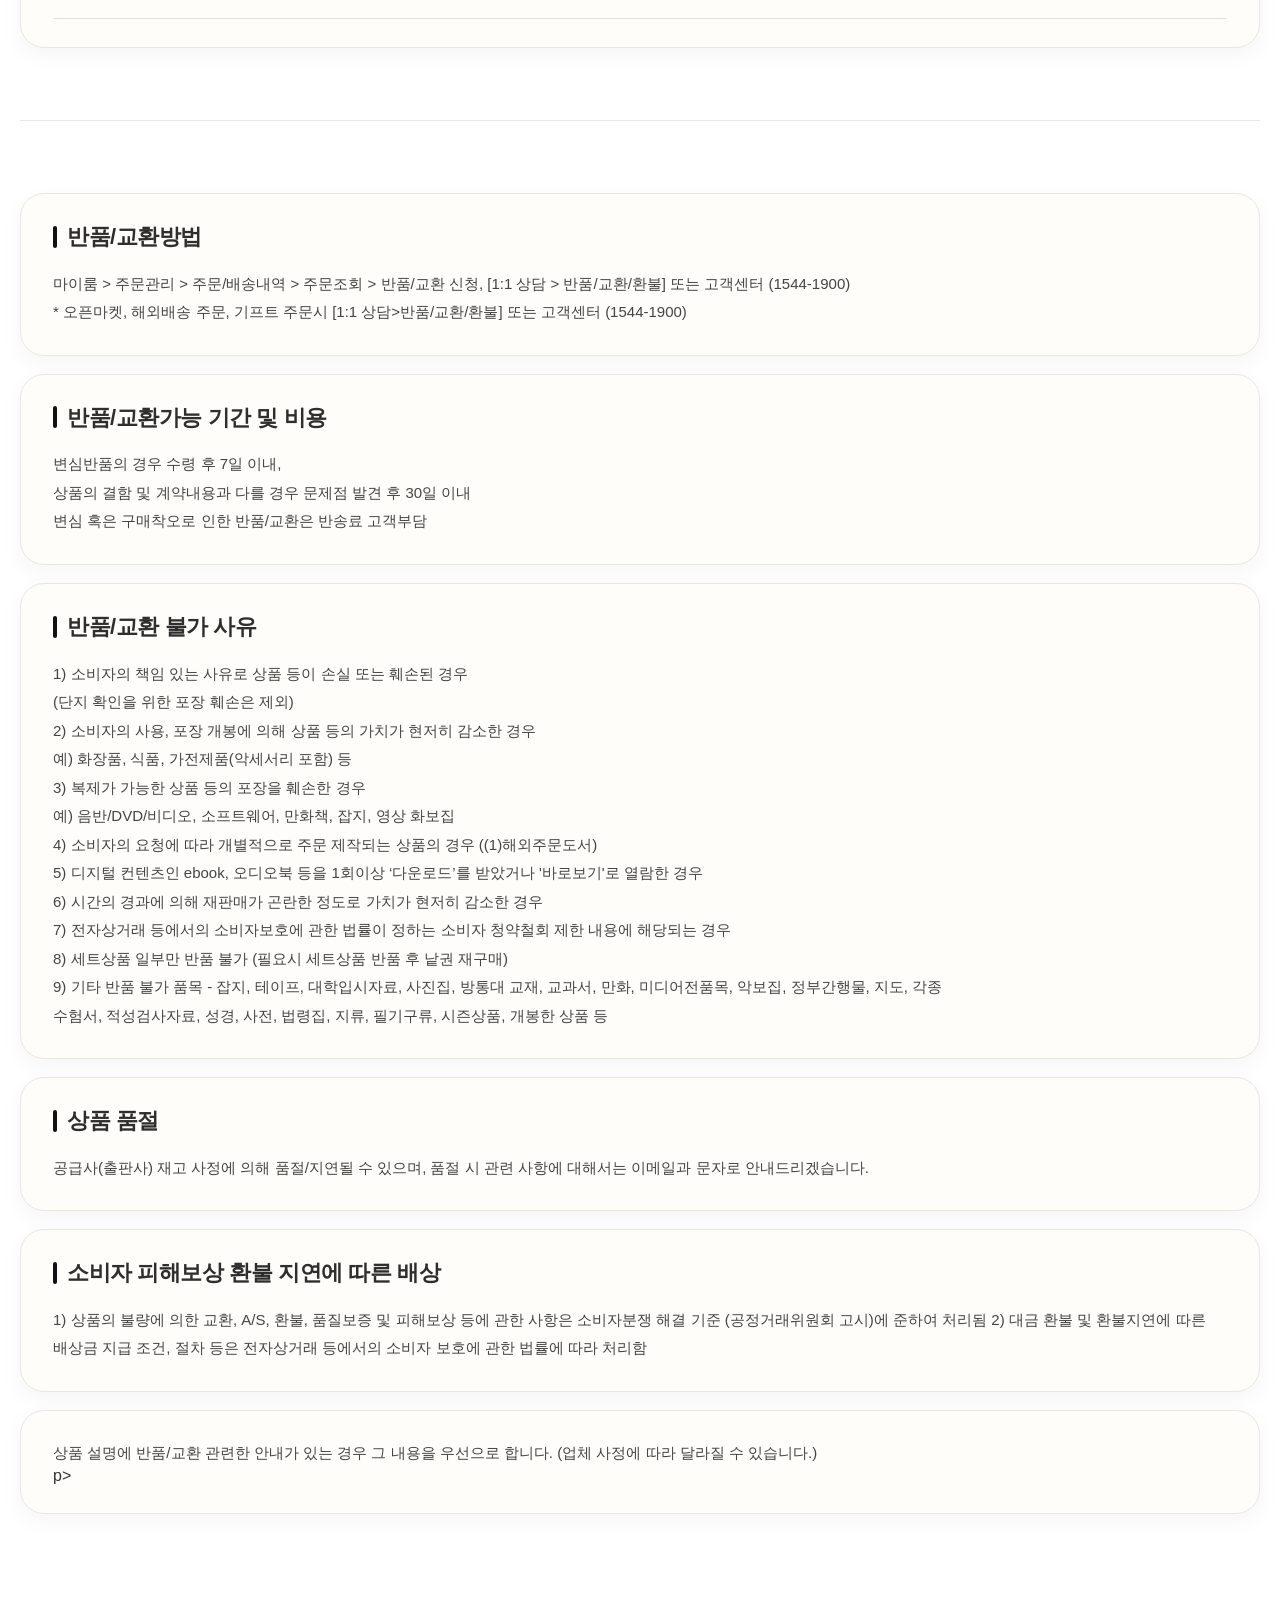
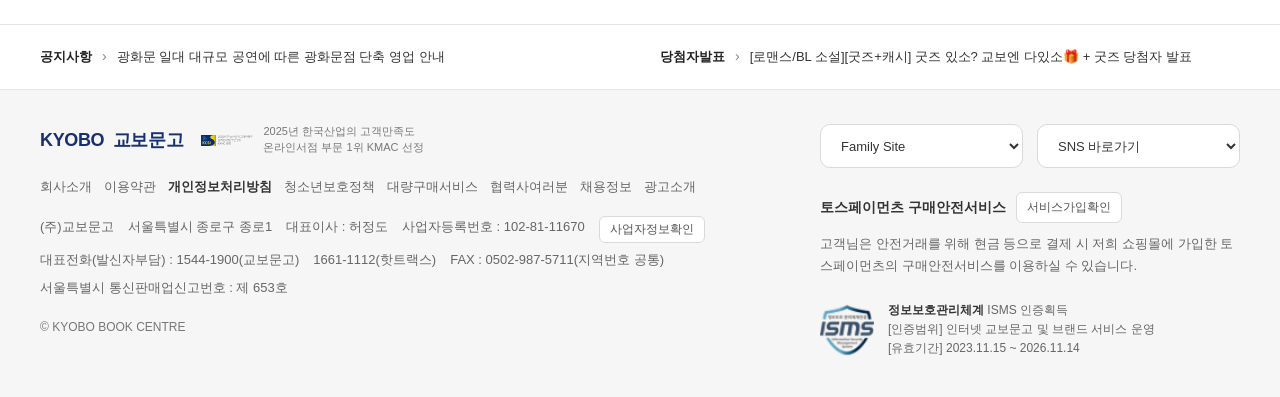
==== commit ab94ba36: "first commit" ====
--- a/sub.html
+++ b/sub.html
@@ -3,7 +3,7 @@
 
 <head>
     <meta charset="UTF-8">
-    <meta name="viewport" content="width=device-width, initial-scale=1.0">
+    <meta name="viewport" content="width=device-widthsub.html?isbn=9791185851204, initial-scale=1.0">
     <title>book_koybo</title>
 
     <link rel="stylesheet" href="./css/reset.css">
@@ -33,14 +33,12 @@
                     <div class="sub_title_box">
                         <h2 class="sub_book_title" id="subTitle">도서명</h2>
                     </div>
-
-                    <button type="button" class="sub_share_btn" aria-label="공유하기">⤴</button>
                 </div>
 
                 <div class="sub_type_tabs">
                     <button type="button" class="type_tab active">
                         <span class="type_name">국내도서</span>
-                        <span class="type_price" id="subSalePrice">0원</span>
+                        <span class="type_price" id="subTabSalePrice">0원</span>
                     </button>
 
                     <button type="button" class="type_tab">
@@ -63,14 +61,14 @@
 
                     <div class="meta_badge_row">
                         <span class="meta_best_badge">BOOK</span>
-                        <span class="meta_best_text">상세 정보</span>
+                        <span class="meta_best_text">주간 베스트</span>
                     </div>
 
                     <div class="meta_review_box">
                         <div class="meta_review_item">
                             <strong class="review_score">9.9</strong>
                             <p class="review_label">평점</p>
-                            <span class="review_sub">(샘플 UI)</span>
+                            <span class="review_sub">(리뷰 평점))</span>
                         </div>
 
                         <div class="meta_review_divider"></div>
@@ -78,14 +76,20 @@
                         <div class="meta_review_item">
                             <strong class="review_keyword">좋아요</strong>
                             <p class="review_label">구매자 반응</p>
-                            <span class="review_sub">(샘플 UI)</span>
+                            <span class="review_sub">(구매자 리뷰)</span>
                         </div>
                     </div>
                 </aside>
 
                 <!-- center cover -->
                 <section class="sub_cover_center">
-                    <div class="sub_cover_image_box" id="subCoverArea"></div>
+                    <div class="sub_cover_visual">
+                        <button type="button" class="sub_share_btn" aria-label="공유하기">
+                            <img src="./img/sub/icon-shared.png" alt="공유하기">
+                        </button>
+
+                        <div class="sub_cover_image_box" id="subCoverArea"></div>
+                    </div>
 
                     <div class="sub_cover_pager">
                         <button type="button" class="pager_btn" aria-label="이전">‹</button>
@@ -112,7 +116,7 @@
                     <div class="purchase_price_box">
                         <p class="purchase_price_main">
                             <span class="discount_rate">SALE</span>
-                            <strong class="sale_price" id="subSalePrice">0원</strong>
+                            <strong class="sale_price" id="subMainSalePrice">0원</strong>
                             <span class="origin_price" id="subPrice">0원</span>
                         </p>
                     </div>
@@ -120,7 +124,7 @@
                     <div class="purchase_info_list">
                         <div class="purchase_info_row">
                             <span class="info_title">적립/혜택</span>
-                            <span class="info_value point">적립 예정</span>
+                            <span class="info_value point">890P</span>
                         </div>
 
                         <div class="purchase_info_row">
@@ -175,21 +179,166 @@
             <!-- detail section -->
             <section class="sub_detail_section">
                 <div class="sub_detail_tab_menu detail_tab_menu">
-                    <button type="button" class="detail_tab active">책소개</button>
-                    <button type="button" class="detail_tab">리뷰</button>
-                    <button type="button" class="detail_tab">교환/반품</button>
+                    <button type="button" class="detail_tab active" data-target="#detail-info">상세정보</button>
+                    <button type="button" class="detail_tab" data-target="#detail-review">리뷰</button>
+                    <button type="button" class="detail_tab" data-target="#detail-policy">교환/반품/품절</button>
                 </div>
 
                 <div class="sub_detail_contents">
-                    <article class="detail_panel active">
-                        <h3 class="detail_title">책 소개</h3>
-                        <p class="detail_text" id="subContents"></p>
+
+                    <!-- 1. 상세정보 -->
+                    <article class="detail_panel active" id="detail-info">
+
+                        <!-- 상세페이지 이미지 -->
+                        <!-- <section class="detail_visual_block">
+                            <div class="detail_visual_img" id="subDetailImageArea">
+                                <img src="./img/sub/sub_book01.jpg" alt="도서 상세 이미지">
+                            </div>
+                        </section> -->
+
+                        <!-- 책소개 -->
+                        <section class="detail_intro_block">
+                            <h3 class="detail_title">책소개</h3>
+                            <p class="detail_text" id="subContents">
+                                책 소개 내용이 들어가는 영역입니다.
+                            </p>
+                        </section>
+
+                        <!-- 도서정보 -->
+                        <section class="detail_intro_block">
+                            <h3 class="detail_title">도서정보</h3>
+                            <ul class="detail_info_list">
+                                <li>
+                                    <strong>출판사</strong>
+                                    <span id="subPublisherDetail">-</span>
+                                </li>
+                                <li>
+                                    <strong>출간일</strong>
+                                    <span id="subPubDateDetail">-</span>
+                                </li>
+                                <li>
+                                    <strong>ISBN</strong>
+                                    <span id="subIsbnDetail">-</span>
+                                </li>
+                                <li>
+                                    <strong>판매 상태</strong>
+                                    <span id="subBookStatus">-</span>
+                                </li>
+                                <li>
+                                    <strong>상세 링크</strong>
+                                    <span>
+                                        <a id="subBookUrl" href="#" target="_blank" rel="noopener">
+                                            도서 상세 페이지 보기
+                                        </a>
+                                    </span>
+                                </li>
+                            </ul>
+                        </section>
+
+                        <!-- 작가 정보 -->
+                        <section class="detail_intro_block">
+                            <h3 class="detail_title">작가 정보</h3>
+                            <ul class="detail_info_list">
+                                <li>
+                                    <strong>저자</strong>
+                                    <span id="subAuthor">-</span>
+                                </li>
+                                <li>
+                                    <strong>번역</strong>
+                                    <span id="subTranslator">-</span>
+                                </li>
+                            </ul>
+                        </section>
+
+                        <!-- 작가의 다른 책 -->
+                        <section class="detail_intro_block">
+                            <h3 class="detail_title">작가의 다른 책</h3>
+                            <div id="authorBookList"></div>
+                        </section>
+
                     </article>
 
-                    <article class="detail_panel active">
-                        <h3 class="detail_title">상세 소개</h3>
-                        <p class="detail_text" id="subContentsDetail"></p>
+                    <!-- 2. 리뷰 -->
+                    <article class="detail_panel" id="detail-review">
+                        <section class="detail_intro_block review_block">
+                            <div class="review_head">
+                                <div class="review_head_left">
+                                    <h3 class="detail_title">리뷰</h3>
+                                    <p class="detail_text">구매자들이 남긴 후기를 확인해보세요.</p>
+                                </div>
+
+                                <div class="review_score_summary">
+                                    <strong id="reviewAverage">0.0</strong>
+                                    <span>10점 만점</span>
+                                    <em id="reviewTotalCount">0개</em>
+                                </div>
+                            </div>
+
+                            <div class="review_keyword_list" id="reviewKeywordList"></div>
+                            <div class="review_list" id="reviewList"></div>
+                        </section>
                     </article>
+
+
+
+                    <!-- 3. 교환 / 반품 / 품절 -->
+                    <article class="detail_panel" id="detail-policy">
+                        <section class="detail_intro_block">
+                            <h3 class="detail_title">반품/교환방법</h3>
+                            <p class="detail_text">
+                                마이룸 > 주문관리 > 주문/배송내역 > 주문조회 > 반품/교환 신청, [1:1 상담 > 반품/교환/환불] 또는 고객센터 (1544-1900) <br />
+                                * 오픈마켓, 해외배송 주문, 기프트 주문시 [1:1 상담>반품/교환/환불] 또는 고객센터 (1544-1900)
+                            </p>
+                        </section>
+
+                        <section class="detail_intro_block">
+                            <h3 class="detail_title">반품/교환가능 기간 및 비용</h3>
+                            <p class="detail_text">
+                                변심반품의 경우 수령 후 7일 이내,<br />
+                                상품의 결함 및 계약내용과 다를 경우 문제점 발견 후 30일 이내<br />
+                                변심 혹은 구매착오로 인한 반품/교환은 반송료 고객부담
+                            </p>
+                        </section>
+
+                        <section class="detail_intro_block">
+                            <h3 class="detail_title">반품/교환 불가 사유</h3>
+                            <p class="detail_text">
+                                1) 소비자의 책임 있는 사유로 상품 등이 손실 또는 훼손된 경우<br />
+                                (단지 확인을 위한 포장 훼손은 제외)<br />
+                                2) 소비자의 사용, 포장 개봉에 의해 상품 등의 가치가 현저히 감소한 경우<br />
+                                예) 화장품, 식품, 가전제품(악세서리 포함) 등<br />
+                                3) 복제가 가능한 상품 등의 포장을 훼손한 경우<br />
+                                예) 음반/DVD/비디오, 소프트웨어, 만화책, 잡지, 영상 화보집<br />
+                                4) 소비자의 요청에 따라 개별적으로 주문 제작되는 상품의 경우 ((1)해외주문도서)<br />
+                                5) 디지털 컨텐츠인 ebook, 오디오북 등을 1회이상 ‘다운로드’를 받았거나 '바로보기'로 열람한 경우<br />
+                                6) 시간의 경과에 의해 재판매가 곤란한 정도로 가치가 현저히 감소한 경우<br />
+                                7) 전자상거래 등에서의 소비자보호에 관한 법률이 정하는 소비자 청약철회 제한 내용에 해당되는 경우<br />
+                                8) 세트상품 일부만 반품 불가 (필요시 세트상품 반품 후 낱권 재구매)<br />
+                                9) 기타 반품 불가 품목 - 잡지, 테이프, 대학입시자료, 사진집, 방통대 교재, 교과서, 만화, 미디어전품목, 악보집, 정부간행물, 지도, 각종
+                                <br />수험서, 적성검사자료, 성경, 사전, 법령집, 지류, 필기구류, 시즌상품, 개봉한 상품 등
+                            </p>
+                        </section>
+                        <section class="detail_intro_block">
+                            <h3 class="detail_title">상품 품절</h3>
+                            <p class="detail_text">
+                                공급사(출판사) 재고 사정에 의해 품절/지연될 수 있으며, 품절 시 관련 사항에 대해서는 이메일과 문자로 안내드리겠습니다.
+                            </p>
+                        </section>
+                        <section class="detail_intro_block">
+                            <h3 class="detail_title">소비자 피해보상 환불 지연에 따른 배상</h3>
+                            <p class="detail_text">
+                                1) 상품의 불량에 의한 교환, A/S, 환불, 품질보증 및 피해보상 등에 관한 사항은 소비자분쟁 해결 기준 (공정거래위원회 고시)에 준하여 처리됨
+                                2) 대금 환불 및 환불지연에 따른 배상금 지급 조건, 절차 등은 전자상거래 등에서의 소비자 보호에 관한 법률에 따라 처리함
+                            </p>
+                        </section>
+                        <section class="detail_intro_block">
+                            <p class="detail_text">상품 설명에 반품/교환 관련한 안내가 있는 경우 그 내용을 우선으로 합니다. (업체 사정에 따라 달라질 수 있습니다.)
+                            </p>p>
+                        </section>
+
+
+                    </article>
+
                 </div>
             </section>
 
@@ -199,8 +348,9 @@
     <div id="footer-include"></div>
 
     <script src="./js/header.js"></script>
+    <script src="./js/common.js"></script>
+    <script src="./js/review.js"></script>
     <script src="./js/footer.js"></script>
-    <script src="./js/common.js"></script>
     <script src="./js/sub.js"></script>
 </body>
 
--- a/css/sub.css
+++ b/css/sub.css
@@ -37,7 +37,7 @@
    title area
 ========================= */
 .sub_title_area {
-  padding: 34px 0 26px;
+  padding: 40px 0 42px;
 }
 
 .sub_title_inner {
@@ -45,17 +45,25 @@
   display: flex;
   justify-content: center;
   align-items: flex-start;
+  min-height: 15px;
 }
 
 .sub_title_box {
+  width: 100%;
+  max-width: 920px;
+  padding: 0 80px;
+  box-sizing: border-box;
   text-align: center;
 }
 
 .sub_book_title {
-  color: #111;
-  font-size: 44px;
-  font-weight: 700;
-  line-height: 1.25;
+  color: #000;
+  font-size: 34px;
+  font-weight: 700;
+  line-height: 1.35;
+  letter-spacing: -0.02em;
+  word-break: keep-all;
+  margin: 0;
 }
 
 .sub_book_desc {
@@ -65,25 +73,6 @@
   line-height: 1.6;
 }
 
-.sub_share_btn {
-  position: absolute;
-  top: 2px;
-  right: 0;
-  width: 48px;
-  height: 48px;
-  border: 1px solid #ddd;
-  border-radius: 50%;
-  background: #fff;
-  color: #666;
-  font-size: 20px;
-  cursor: pointer;
-}
-
-.sub_share_btn:hover {
-  border-color: #bbb;
-  color: #111;
-}
-
 .sub_type_tabs {
   display: flex;
   justify-content: center;
@@ -91,10 +80,50 @@
   margin-top: 24px;
 }
 
+/* 책 커버 기준 래퍼 */
+.sub_cover_visual {
+  position: relative;
+  width: fit-content;
+  margin: 0 auto;
+}
+
+/* 공유 버튼 */
+.sub_share_btn {
+  position: absolute;
+  left: calc(100% + 400px);
+  right: auto;
+  transform: none;
+  display: flex;
+  align-items: center;
+  justify-content: center;
+  width: 38px;
+  height: 38px;
+  border: 1px solid #ddd;
+  border-radius: 50%;
+  background: #fff;
+  padding: 0;
+  cursor: pointer;
+  z-index: 20;
+}
+
+.sub_share_btn:hover {
+  border-color: #bbb;
+}
+
+.sub_share_btn img {
+  width: 20px;
+  height: 20px;
+  display: block;
+  object-fit: contain;
+}
+
 .type_tab {
   display: flex;
   flex-direction: column;
   justify-content: center;
+  gap: 0;
+  margin-top: 24px;
+  transform: translateX(-30px);
   min-width: 155px;
   height: 70px;
   border: 1px solid #e5e5e5;
@@ -137,14 +166,14 @@
   justify-content: space-between;
   gap: 36px;
   align-items: start;
-  padding-top: 18px;
+  padding-top: 5px;
 }
 
 /* =========================
    left meta
 ========================= */
 .sub_meta_left {
-  padding-top: 62px;
+  padding-top: 10px;
 }
 
 .meta_author_box {
@@ -191,6 +220,8 @@
 .meta_review_box {
   display: flex;
   align-items: stretch;
+  width: 280px;
+  height: 140px;
   border: 1px solid #e7e7e7;
   border-radius: 16px;
   background: #fff;
@@ -299,7 +330,7 @@
    right purchase
 ========================= */
 .sub_purchase_right {
-  padding-top: 58px;
+  padding-top: 5px;
 }
 
 .purchase_badges {
@@ -589,26 +620,27 @@
    detail section
 ========================= */
 .sub_detail_section {
-  margin-top: 90px;
+  margin-top: 96px;
 }
 
 .sub_detail_tab_menu {
   display: flex;
   gap: 12px;
   padding-bottom: 18px;
-  border-bottom: 1px solid #e8e8e8;
+  border-bottom: 1px solid #e8e3da;
 }
 
 .detail_tab {
-  height: 42px;
+  height: 40px;
   padding: 0 18px;
-  border: 1px solid #ddd;
+  border: 1px solid #d8d8d8;
   border-radius: 999px;
   background: #fff;
   color: #666;
   font-size: 14px;
   font-weight: 600;
   cursor: pointer;
+  transition: all 0.2s ease;
 }
 
 .detail_tab.active {
@@ -618,53 +650,496 @@
 }
 
 .sub_detail_contents {
-  padding-top: 34px;
+  padding-top: 28px;
 }
 
 .detail_panel {
-  display: none;
-}
-
-.detail_panel.active {
   display: block;
 }
 
+.detail_panel + .detail_panel {
+  margin-top: 72px;
+  padding-top: 72px;
+  border-top: 1px solid #ece6dc;
+}
+
+.review_section {
+  margin-top: 24px;
+}
+
+.review_header {
+  display: flex;
+  justify-content: space-between;
+  align-items: center;
+  margin-bottom: 16px;
+}
+
+.review_main_title {
+  font-size: 28px;
+  font-weight: 700;
+  color: #111;
+}
+
+.review_write_btn {
+  height: 40px;
+  padding: 0 16px;
+  border: 1px solid #5f63ff;
+  border-radius: 10px;
+  background: #5f63ff;
+  color: #fff;
+  font-size: 14px;
+  font-weight: 600;
+}
+
+.review_filter_row {
+  display: flex;
+  justify-content: space-between;
+  align-items: center;
+  margin: 20px 0 16px;
+}
+
+.review_filter_tabs {
+  display: flex;
+  gap: 12px;
+}
+
+.review_filter_tabs button,
+.review_sort_select {
+  height: 36px;
+  padding: 0 12px;
+  border: 1px solid #ddd;
+  border-radius: 8px;
+  background: #fff;
+  font-size: 14px;
+}
+
+.review_list {
+  border-top: 1px solid #e5e5e5;
+}
+
+.review_item {
+  padding: 18px 0;
+  border-bottom: 1px solid #e5e5e5;
+}
+
+.review_text {
+  font-size: 15px;
+  line-height: 1.7;
+  color: #222;
+}
+
+/* =========================
+   review section
+========================= */
+.review_section {
+  margin-top: 28px;
+}
+
+.review_header {
+  display: flex;
+  justify-content: space-between;
+  align-items: flex-start;
+  gap: 20px;
+  margin-bottom: 24px;
+}
+
+.review_title_box {
+  min-width: 0;
+}
+
+.review_main_title {
+  color: #111;
+  font-size: 32px;
+  font-weight: 700;
+  line-height: 1.25;
+}
+
+.review_main_title span {
+  color: #1a1919;
+}
+
+.review_sub_text {
+  margin-top: 8px;
+  color: #777;
+  font-size: 14px;
+  line-height: 1.6;
+}
+
+.review_write_btn {
+  flex-shrink: 0;
+  min-width: 110px;
+  height: 44px;
+  padding: 0 18px;
+  border: 1px solid #6a63ff;
+  border-radius: 10px;
+  background: #6a63ff;
+  color: #fff;
+  font-size: 14px;
+  font-weight: 600;
+  cursor: pointer;
+}
+
+.review_write_btn:hover {
+  background: #5b55ea;
+  border-color: #5b55ea;
+}
+
+/* =========================
+   empty summary card
+========================= */
+.review_summary_empty {
+  display: flex;
+  flex-direction: column;
+  align-items: center;
+  justify-content: center;
+  min-height: 220px;
+  margin-bottom: 24px;
+  padding: 32px 24px;
+  border: 1px solid #e6dfd5;
+  border-radius: 24px;
+  background: #fff;
+  text-align: center;
+}
+
+.review_summary_icon {
+  display: flex;
+  align-items: center;
+  justify-content: center;
+  width: 64px;
+  height: 64px;
+  margin-bottom: 18px;
+  border-radius: 50%;
+  background: #f6f3ee;
+  font-size: 28px;
+}
+
+.review_summary_title {
+  color: #111;
+  font-size: 22px;
+  font-weight: 700;
+  line-height: 1.4;
+}
+
+.review_summary_desc {
+  margin-top: 8px;
+  color: #777;
+  font-size: 15px;
+  line-height: 1.7;
+}
+
+/* =========================
+   filter row
+========================= */
+.review_filter_row {
+  display: flex;
+  justify-content: space-between;
+  align-items: center;
+  gap: 16px;
+  margin-bottom: 18px;
+}
+
+.review_filter_tabs {
+  display: flex;
+  align-items: center;
+  gap: 10px;
+}
+
+.review_filter_tabs button {
+  height: 40px;
+  padding: 0 16px;
+  border: 1px solid #ddd6ca;
+  border-radius: 10px;
+  background: #fff;
+  color: #666;
+  font-size: 14px;
+  font-weight: 500;
+  cursor: pointer;
+}
+
+.review_filter_tabs button.active {
+  border-color: #111;
+  background: #111;
+  color: #fff;
+  font-weight: 600;
+}
+
+.review_sort_select {
+  min-width: 96px;
+  height: 40px;
+  padding: 0 36px 0 14px;
+  border: 1px solid #ddd6ca;
+  border-radius: 10px;
+  background: #fff;
+  color: #111;
+  font-size: 14px;
+  cursor: pointer;
+}
+
+/* =========================
+   review list
+========================= */
+.review_list {
+  border-top: 1px solid #e8e1d7;
+}
+
+.review_empty_notice {
+  padding: 28px 0;
+  color: #888;
+  font-size: 15px;
+  line-height: 1.6;
+  text-align: center;
+}
+
+/* =========================
+   sample review item
+========================= */
+.review_item {
+  padding: 24px 0;
+  border-bottom: 1px solid #e8e1d7;
+}
+
+.review_item_top {
+  display: flex;
+  justify-content: space-between;
+  align-items: flex-start;
+  gap: 16px;
+  margin-bottom: 12px;
+}
+
+.review_meta {
+  display: flex;
+  align-items: center;
+  flex-wrap: wrap;
+  gap: 8px;
+}
+
+.review_badge {
+  display: inline-flex;
+  align-items: center;
+  justify-content: center;
+  height: 24px;
+  padding: 0 10px;
+  border-radius: 999px;
+  background: #f1f2ff;
+  color: #6a63ff;
+  font-size: 12px;
+  font-weight: 600;
+}
+
+.review_badge.line {
+  border: 1px solid #ddd6ca;
+  background: #fff;
+  color: #555;
+}
+
+.review_user,
+.review_date {
+  color: #777;
+  font-size: 13px;
+  line-height: 1.4;
+}
+
+.review_keyword {
+  color: #6a63ff;
+  font-size: 16px;
+  font-weight: 700;
+  line-height: 1.4;
+}
+
+.review_text {
+  color: #222;
+  font-size: 15px;
+  line-height: 1.8;
+  word-break: keep-all;
+}
+
+/* =========================
+   responsive
+========================= */
+@media (max-width: 768px) {
+  .review_header {
+    flex-direction: column;
+    align-items: flex-start;
+  }
+
+  .review_main_title {
+    font-size: 28px;
+  }
+
+  .review_filter_row {
+    flex-direction: column;
+    align-items: flex-start;
+  }
+
+  .review_sort_select {
+    width: 100%;
+  }
+}
+
+/* 카드형 블록 */
+.detail_intro_block {
+  padding: 28px 32px;
+  border: 1px solid #ece7de;
+  border-radius: 24px;
+  background: #fffdfa;
+  box-shadow: 0 8px 24px rgba(0, 0, 0, 0.04);
+}
+
+.detail_intro_block + .detail_intro_block {
+  margin-top: 18px;
+}
+
+/* 제목 */
 .detail_title {
-  margin-bottom: 18px;
-  color: #111;
-  font-size: 28px;
-  font-weight: 700;
-}
-
+  display: flex;
+  align-items: center;
+  gap: 10px;
+  margin: 0 0 18px;
+  color: #2e2e2e;
+  font-size: 22px;
+  font-weight: 700;
+  line-height: 1.35;
+  letter-spacing: -0.02em;
+}
+
+.detail_title::before {
+  content: "";
+  width: 4px;
+  height: 22px;
+  border-radius: 999px;
+  background: #111;
+}
+
+/* 본문 */
 .detail_text {
+  margin: 0;
   color: #444;
   font-size: 15px;
   line-height: 1.9;
-  white-space: pre-line;
-}
-
+  word-break: keep-all;
+  white-space: normal;
+}
+
+/* 정보 리스트 */
 .detail_info_list {
-  border-top: 1px solid #e8e8e8;
+  margin: 0;
+  padding: 0;
+  list-style: none;
+  border-top: 1px solid #ebe7de;
 }
 
 .detail_info_list li {
   display: grid;
-  grid-template-columns: 120px 1fr;
-  gap: 20px;
-  padding: 18px 0;
-  border-bottom: 1px solid #f1f1f1;
+  grid-template-columns: 140px 1fr;
+  gap: 18px;
+  align-items: start;
+  padding: 15px 0;
+  border-bottom: 1px solid #f1ede5;
 }
 
 .detail_info_list strong {
   color: #111;
-  font-size: 15px;
-  font-weight: 700;
-}
-
-.detail_info_list span {
-  color: #555;
-  font-size: 15px;
+  font-size: 14px;
+  font-weight: 700;
   line-height: 1.7;
+}
+
+.detail_info_list span,
+.detail_info_list a {
+  color: #666;
+  font-size: 14px;
+  line-height: 1.7;
+  word-break: keep-all;
+}
+
+/* 상세 링크 */
+#subBookUrl {
+  color: #222;
+  font-size: 14px;
+  font-weight: 600;
+  text-decoration: underline;
+  text-underline-offset: 3px;
+}
+
+#subBookUrl:hover {
+  color: #4dac27;
+}
+/* 작가의 다른 책 */
+#authorBookList {
+  white-space: normal;
+}
+
+.author_other_book_list {
+  display: grid;
+  grid-template-columns: repeat(4, minmax(0, 1fr));
+  gap: 18px;
+  margin: 0;
+  padding: 0;
+  list-style: none;
+}
+
+.author_other_book_item {
+  min-width: 0;
+  margin: 0;
+}
+
+.author_other_book_link {
+  display: block;
+  height: 100%;
+  padding: 14px;
+  border: 1px solid #e5ddd2;
+  border-radius: 16px;
+  background: #fff;
+  text-decoration: none;
+  transition: transform 0.2s ease, box-shadow 0.2s ease;
+}
+
+.author_other_book_link:hover {
+  transform: translateY(-3px);
+  box-shadow: 0 8px 18px rgba(0, 0, 0, 0.06);
+}
+
+.author_other_book_thumb {
+  width: 100%;
+  aspect-ratio: 2 / 3;
+  border-radius: 10px;
+  overflow: hidden;
+  background: #f5f5f5;
+  border: 1px solid #ebe7de;
+}
+
+.author_other_book_thumb img {
+  display: block;
+  width: 100%;
+  height: 100%;
+  object-fit: cover;
+}
+
+.author_other_book_info {
+  margin-top: 12px;
+}
+
+.author_other_book_name {
+  color: #111;
+  font-size: 16px;
+  font-weight: 600;
+  line-height: 1.45;
+  word-break: keep-all;
+  display: -webkit-box;
+  -webkit-line-clamp: 2;
+  -webkit-box-orient: vertical;
+  overflow: hidden;
+}
+
+.author_other_book_author {
+  margin-top: 6px;
+  color: #666;
+  font-size: 13px;
+  line-height: 1.4;
+  display: -webkit-box;
+  -webkit-line-clamp: 1;
+  -webkit-box-orient: vertical;
+  overflow: hidden;
 }
 
 /* =========================
@@ -681,6 +1156,21 @@
 }
 
 @media (max-width: 1024px) {
+  .detail_intro_block {
+    padding: 24px 24px;
+    border-radius: 20px;
+  }
+
+  .detail_info_list li {
+    grid-template-columns: 1fr;
+    gap: 6px;
+    padding: 14px 0;
+  }
+
+  .author_other_book_list {
+    grid-template-columns: repeat(3, minmax(0, 1fr));
+  }
+
   .sub_detail_top {
     grid-template-columns: 1fr;
     gap: 28px;
@@ -694,4 +1184,184 @@
   .sub_cover_center {
     order: -1;
   }
-}+}
+
+@media (max-width: 768px) {
+  .review_header {
+    flex-direction: column;
+    align-items: flex-start;
+  }
+
+  .review_main_title {
+    font-size: 28px;
+  }
+
+  .review_filter_row {
+    flex-direction: column;
+    align-items: flex-start;
+  }
+
+  .review_sort_select {
+    width: 100%;
+  }
+
+  .sub_detail_section {
+    margin-top: 72px;
+  }
+
+  .sub_detail_tab_menu {
+    gap: 8px;
+    padding-bottom: 14px;
+  }
+
+  .detail_tab {
+    height: 38px;
+    padding: 0 16px;
+    font-size: 13px;
+  }
+
+  .sub_detail_contents {
+    padding-top: 22px;
+  }
+
+  .detail_intro_block {
+    padding: 22px 18px;
+    border-radius: 18px;
+  }
+
+  .detail_title {
+    font-size: 20px;
+    margin-bottom: 16px;
+  }
+
+  .detail_title::before {
+    height: 20px;
+  }
+
+  .detail_text {
+    font-size: 14px;
+    line-height: 1.8;
+  }
+
+  .detail_info_list strong,
+  .detail_info_list span,
+  .detail_info_list a {
+    font-size: 13px;
+  }
+
+  .author_other_book_list {
+    grid-template-columns: repeat(2, minmax(0, 1fr));
+    gap: 16px;
+  }
+
+  .author_other_book_link {
+    padding: 12px;
+    border-radius: 14px;
+  }
+
+  .author_other_book_name {
+    font-size: 14px;
+    line-height: 1.6;
+  }
+
+  .author_other_book_author {
+    font-size: 12px;
+  }
+}
+
+/* =========================
+   review text position only
+========================= */
+.review_head {
+  display: flex;
+  justify-content: space-between;
+  align-items: flex-start;
+  gap: 20px;
+  padding-bottom: 18px;   /* 기존보다 살짝 줄임 */
+  margin-bottom: 18px;    /* 기존보다 살짝 줄임 */
+  border-bottom: 1px solid #e5ddd3;
+}
+
+.review_head_left {
+  flex: 1;
+  padding-top: 2px;
+}
+
+.review_head_left .detail_title {
+  margin: 0 0 10px;
+  line-height: 1.2;
+}
+
+.review_head_left .detail_text {
+  margin: 0;
+  line-height: 1.5;
+}
+
+/* 오른쪽 점수 박스 안 글자 위치 */
+.review_score_summary {
+  flex-shrink: 0;
+  min-width: 86px;
+  padding: 10px 10px 9px;
+  border: 1px solid #ddd3c8;
+  border-radius: 14px;
+  background: #fff;
+  text-align: center;
+}
+
+.review_score_summary strong {
+  display: block;
+  margin: 0;
+  line-height: 1.1;
+}
+
+.review_score_summary span {
+  display: block;
+  margin-top: 4px;
+  line-height: 1.3;
+}
+
+.review_score_summary em {
+  display: block;
+  margin-top: 2px;
+  line-height: 1.3;
+  font-style: normal;
+}
+
+/* 키워드 글자 위치 */
+.review_keyword_list {
+  display: flex;
+  flex-wrap: wrap;
+  gap: 10px;
+  margin-bottom: 20px;
+}
+
+.review_keyword_item {
+  display: inline-flex;
+  align-items: center;
+  gap: 6px;
+  padding: 8px 14px;
+  border: 1px solid #e7dfd4;
+  border-radius: 999px;
+  background: #fff;
+  line-height: 1;
+}
+
+.review_keyword_label,
+.review_keyword_percent {
+  line-height: 1;
+}
+
+#detail-info,
+#detail-review,
+#detail-policy {
+  scroll-margin-top: 120px;
+}
+
+.sub_detail_contents {
+  padding-top: 28px;
+}
+
+#detail-info,
+#detail-review,
+#detail-policy {
+  scrol
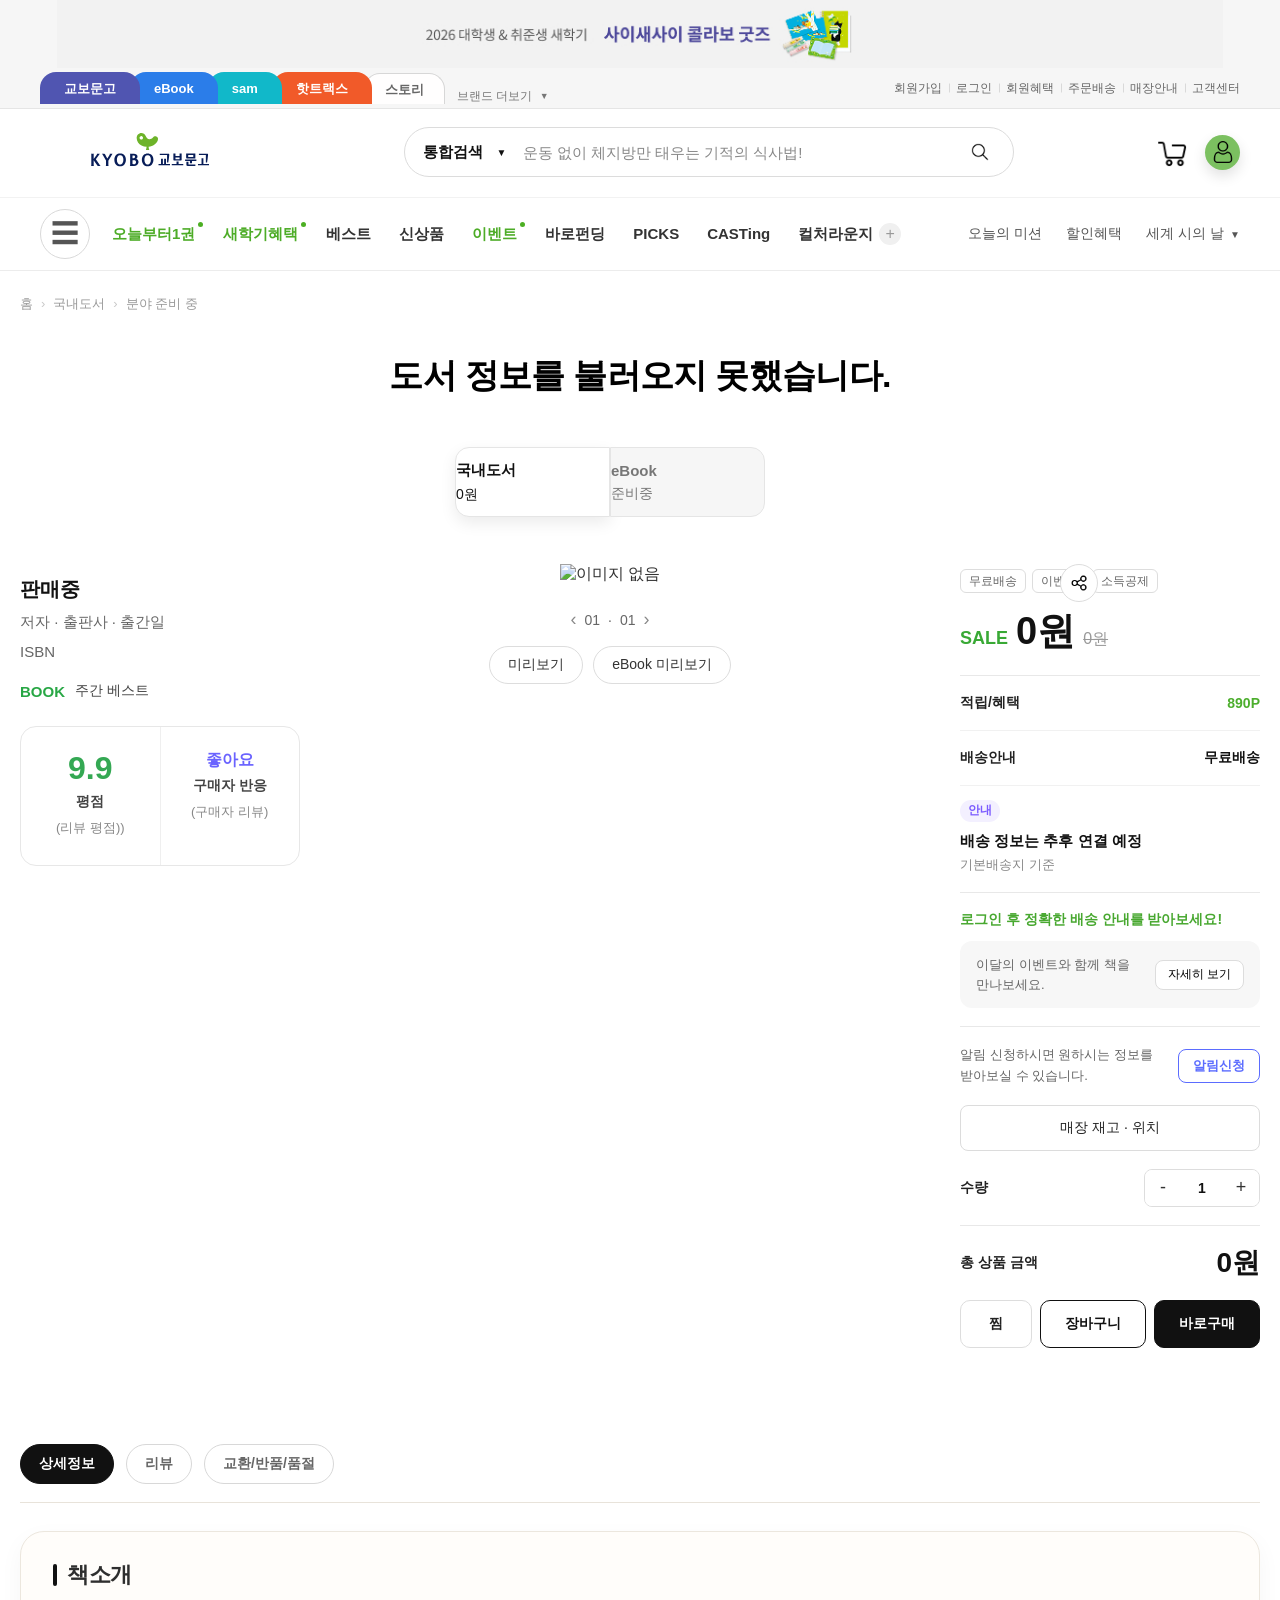
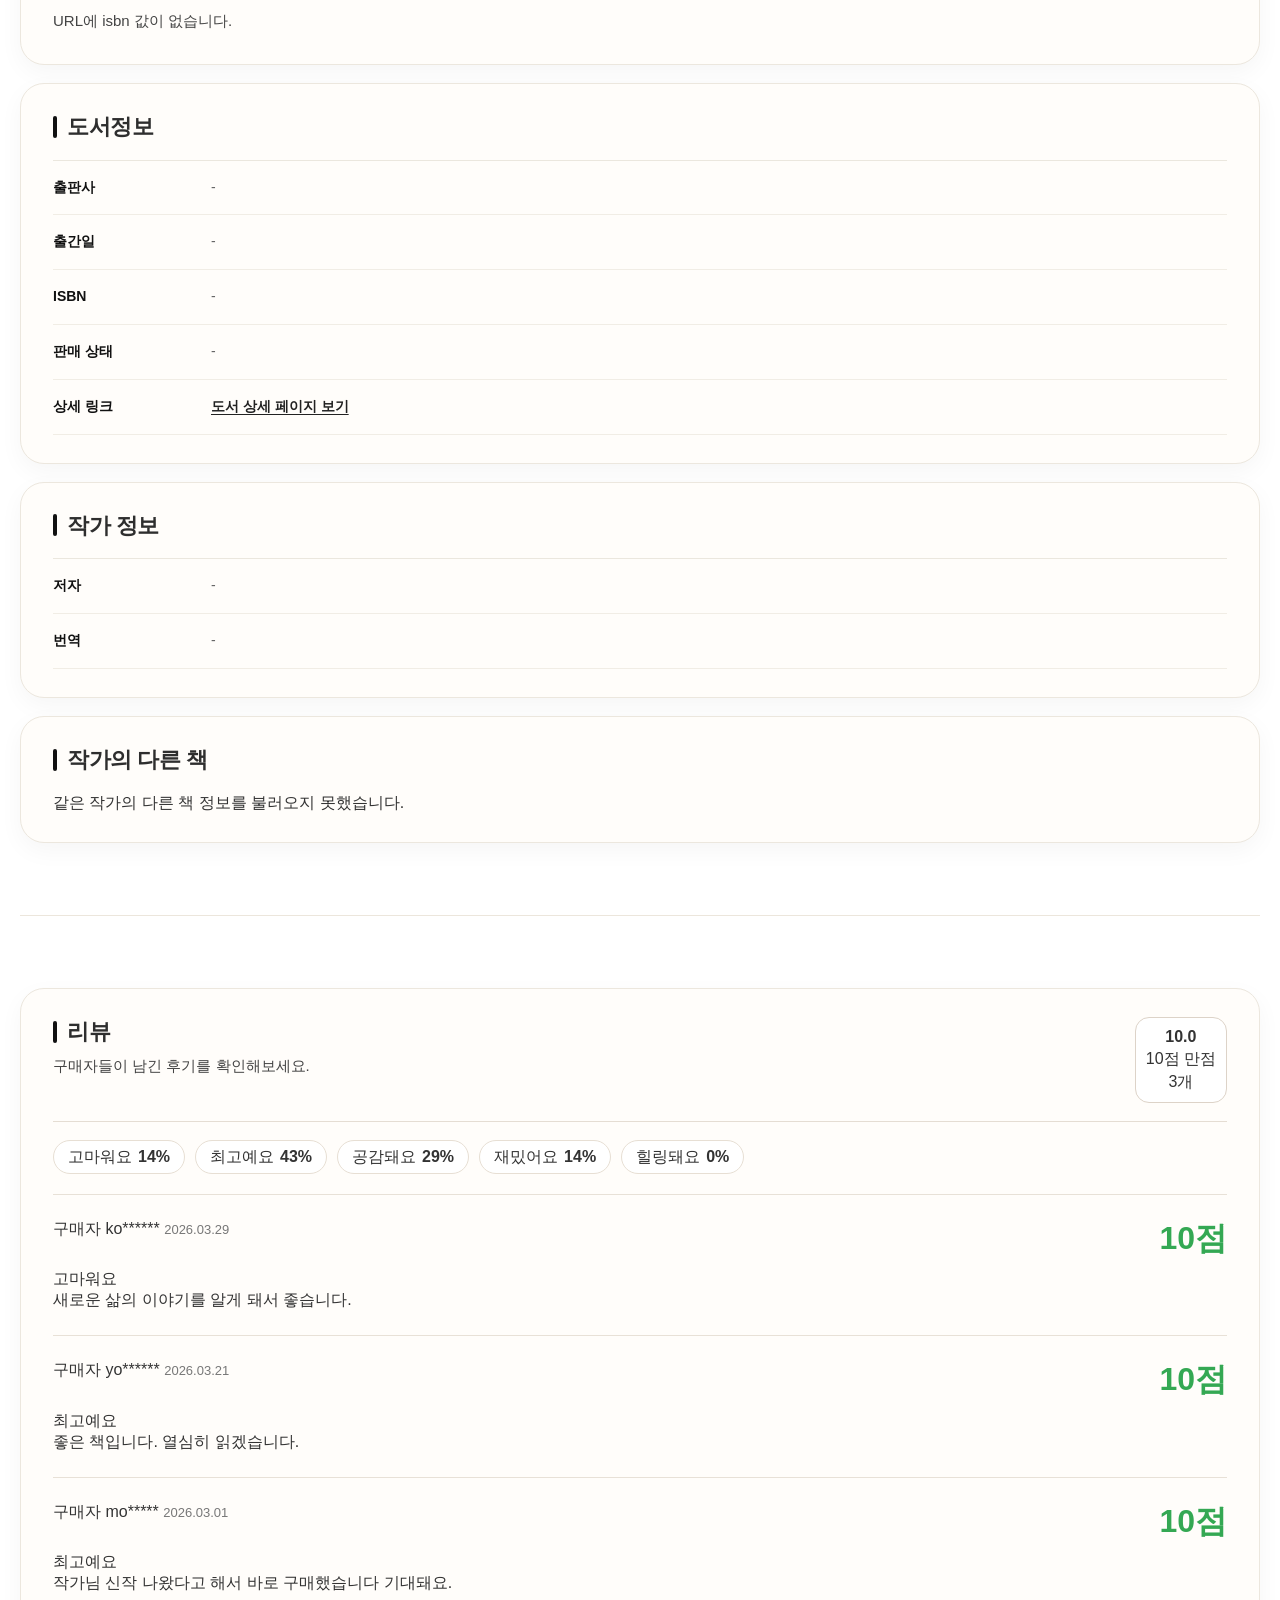
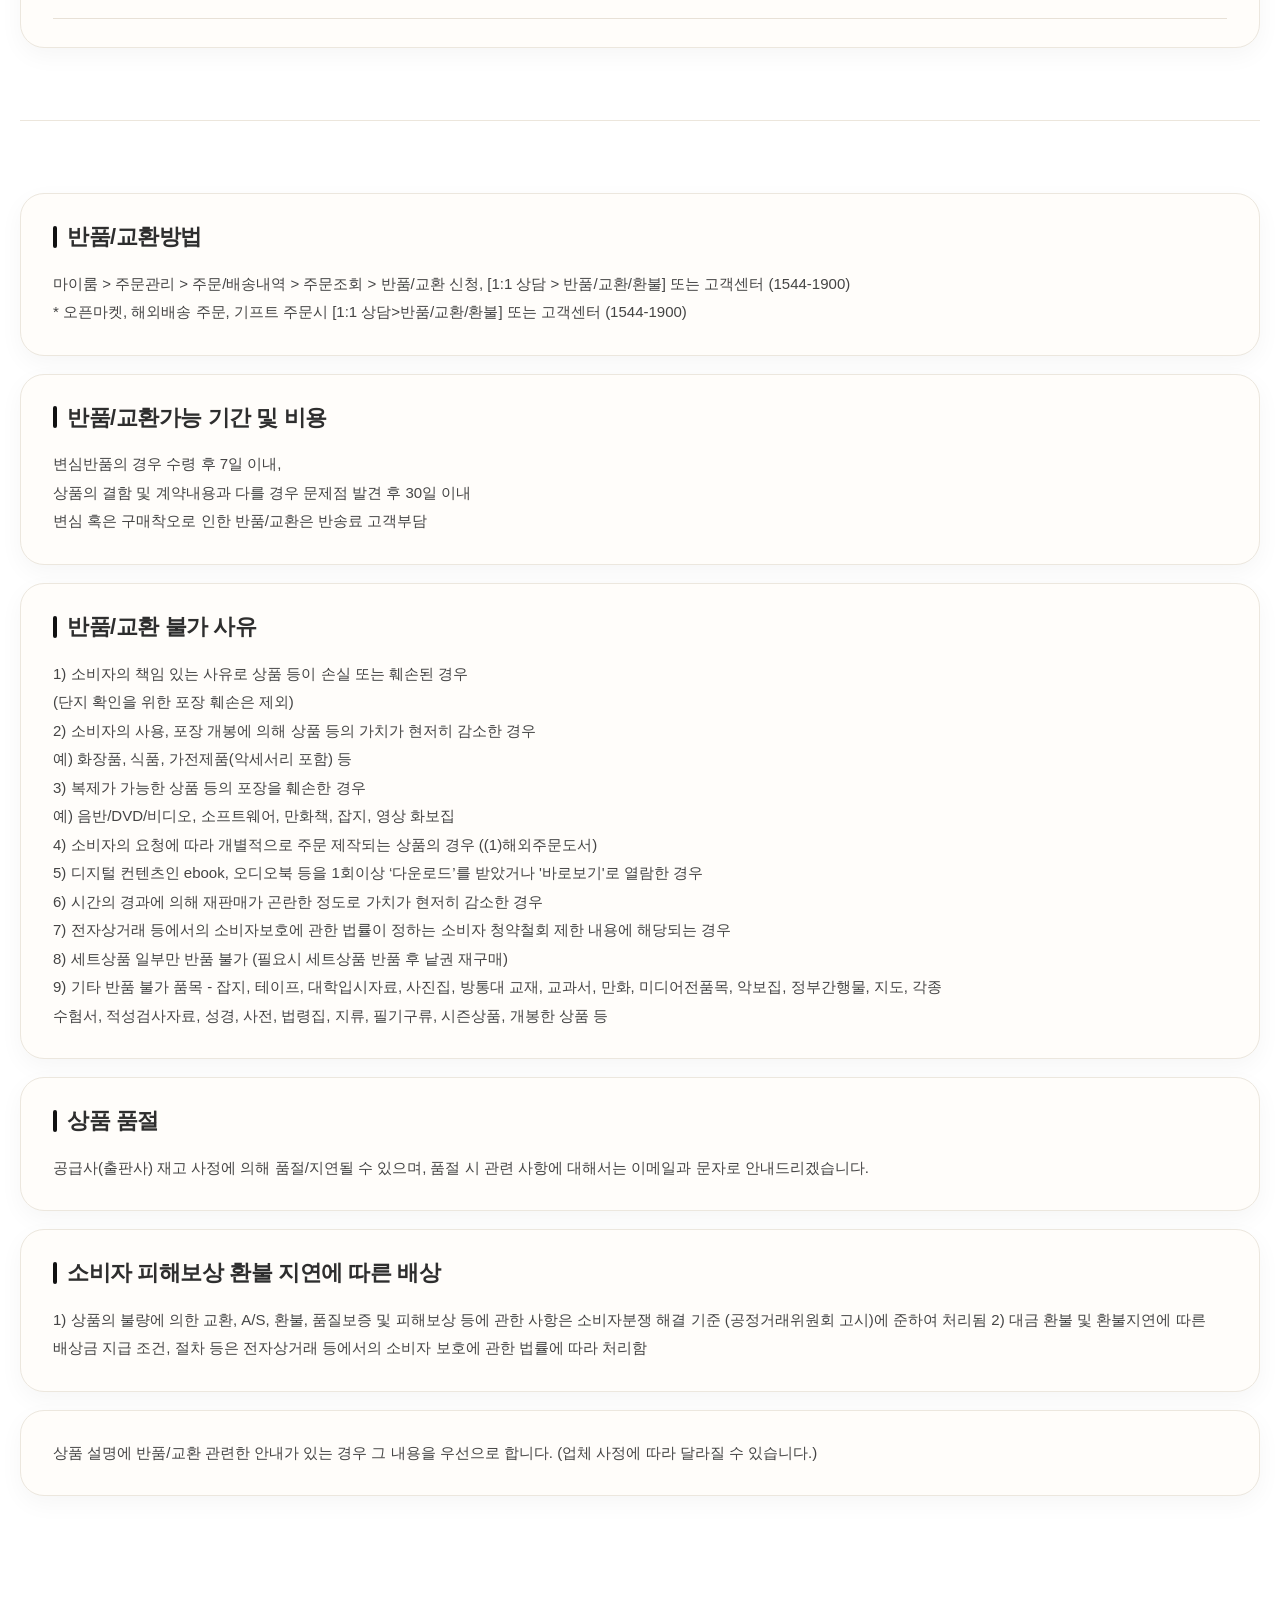
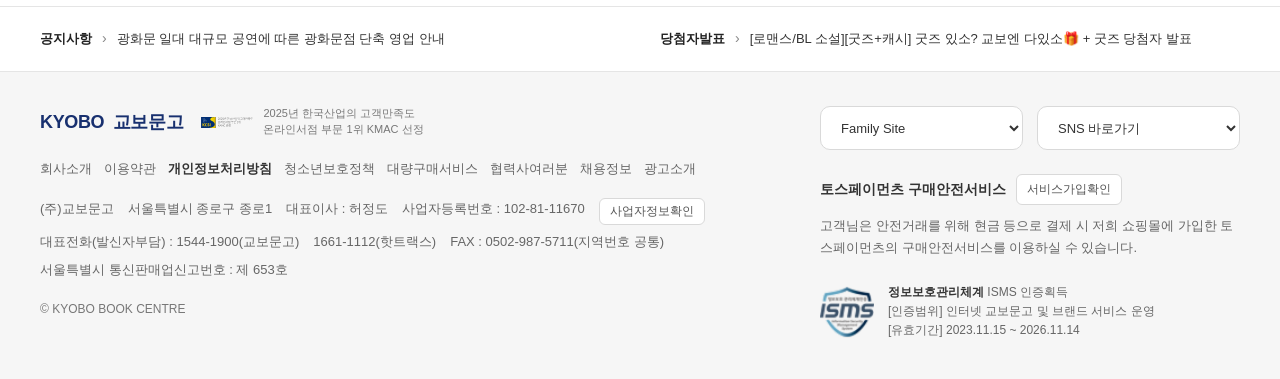
==== commit b4372bf8: "Add files via upload" ====
--- a/sub.html
+++ b/sub.html
@@ -333,7 +333,7 @@
                         </section>
                         <section class="detail_intro_block">
                             <p class="detail_text">상품 설명에 반품/교환 관련한 안내가 있는 경우 그 내용을 우선으로 합니다. (업체 사정에 따라 달라질 수 있습니다.)
-                            </p>p>
+                            </p>
                         </section>
 
 
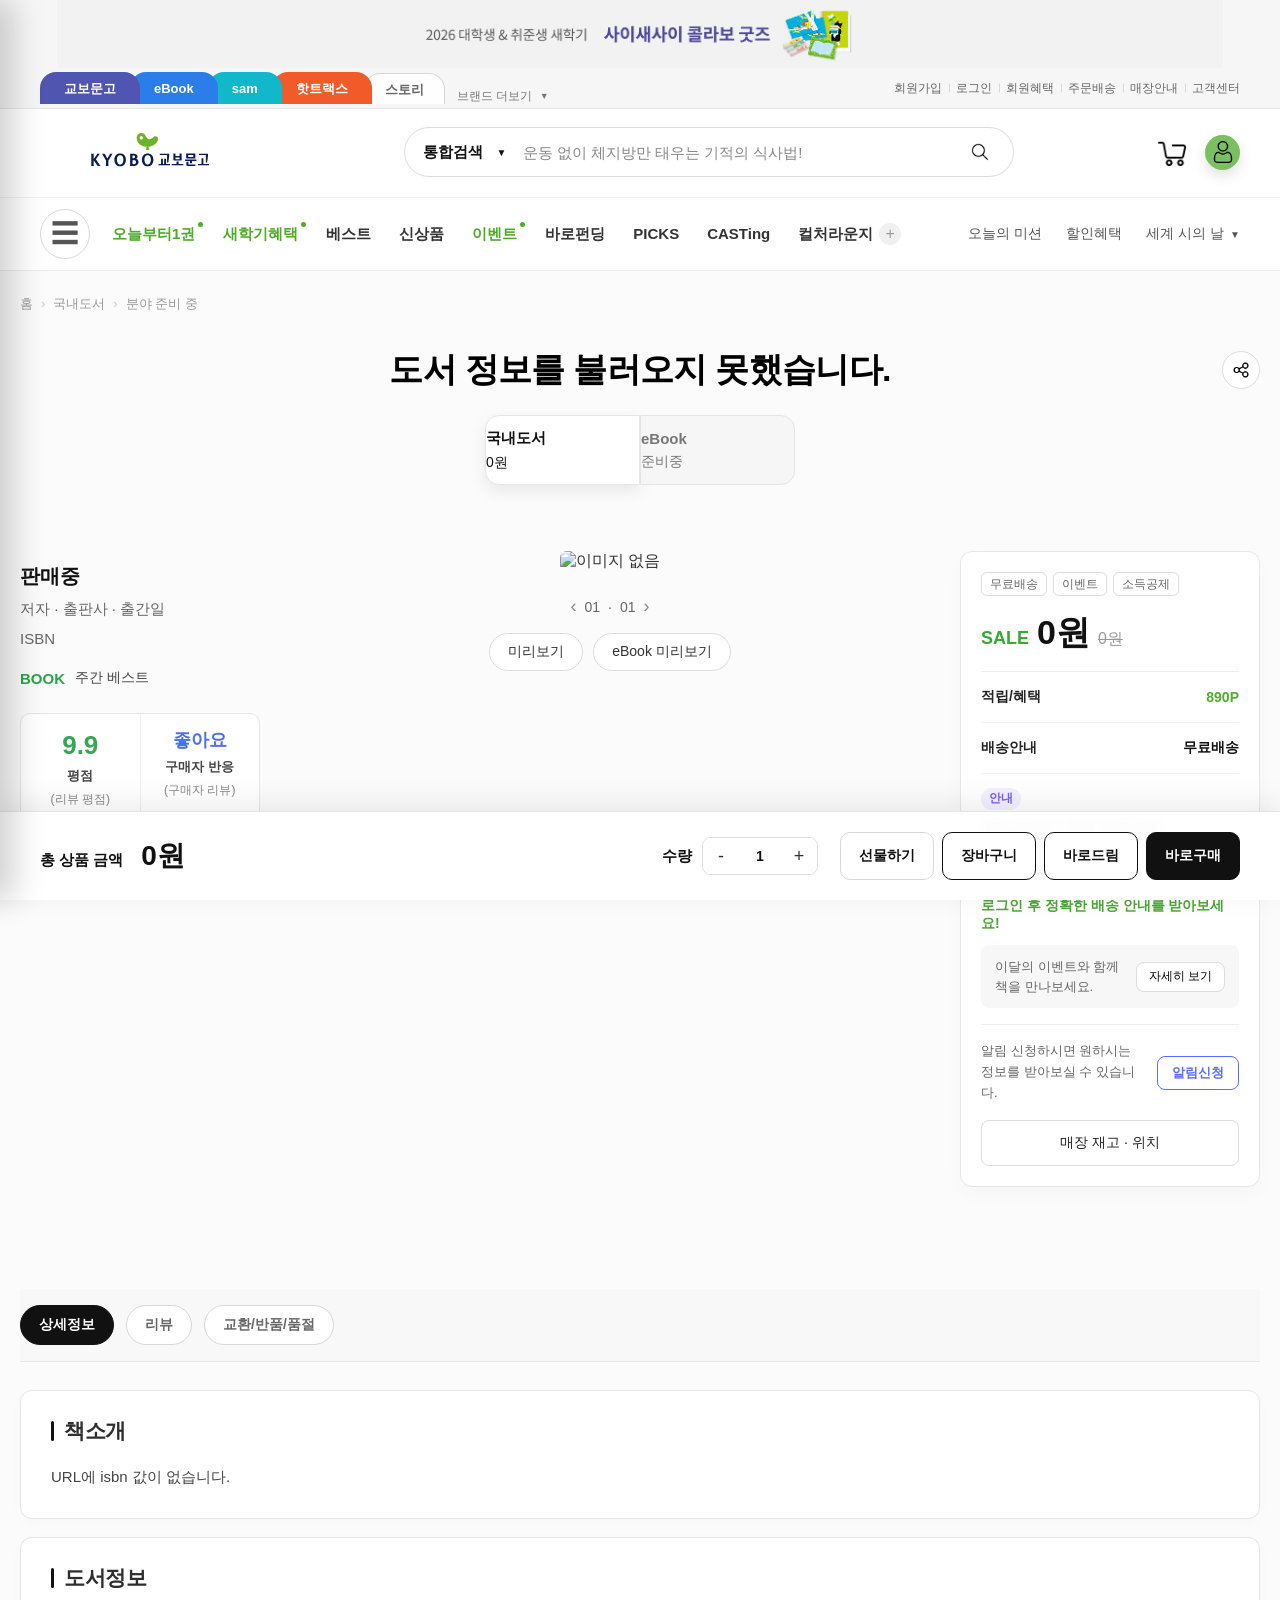
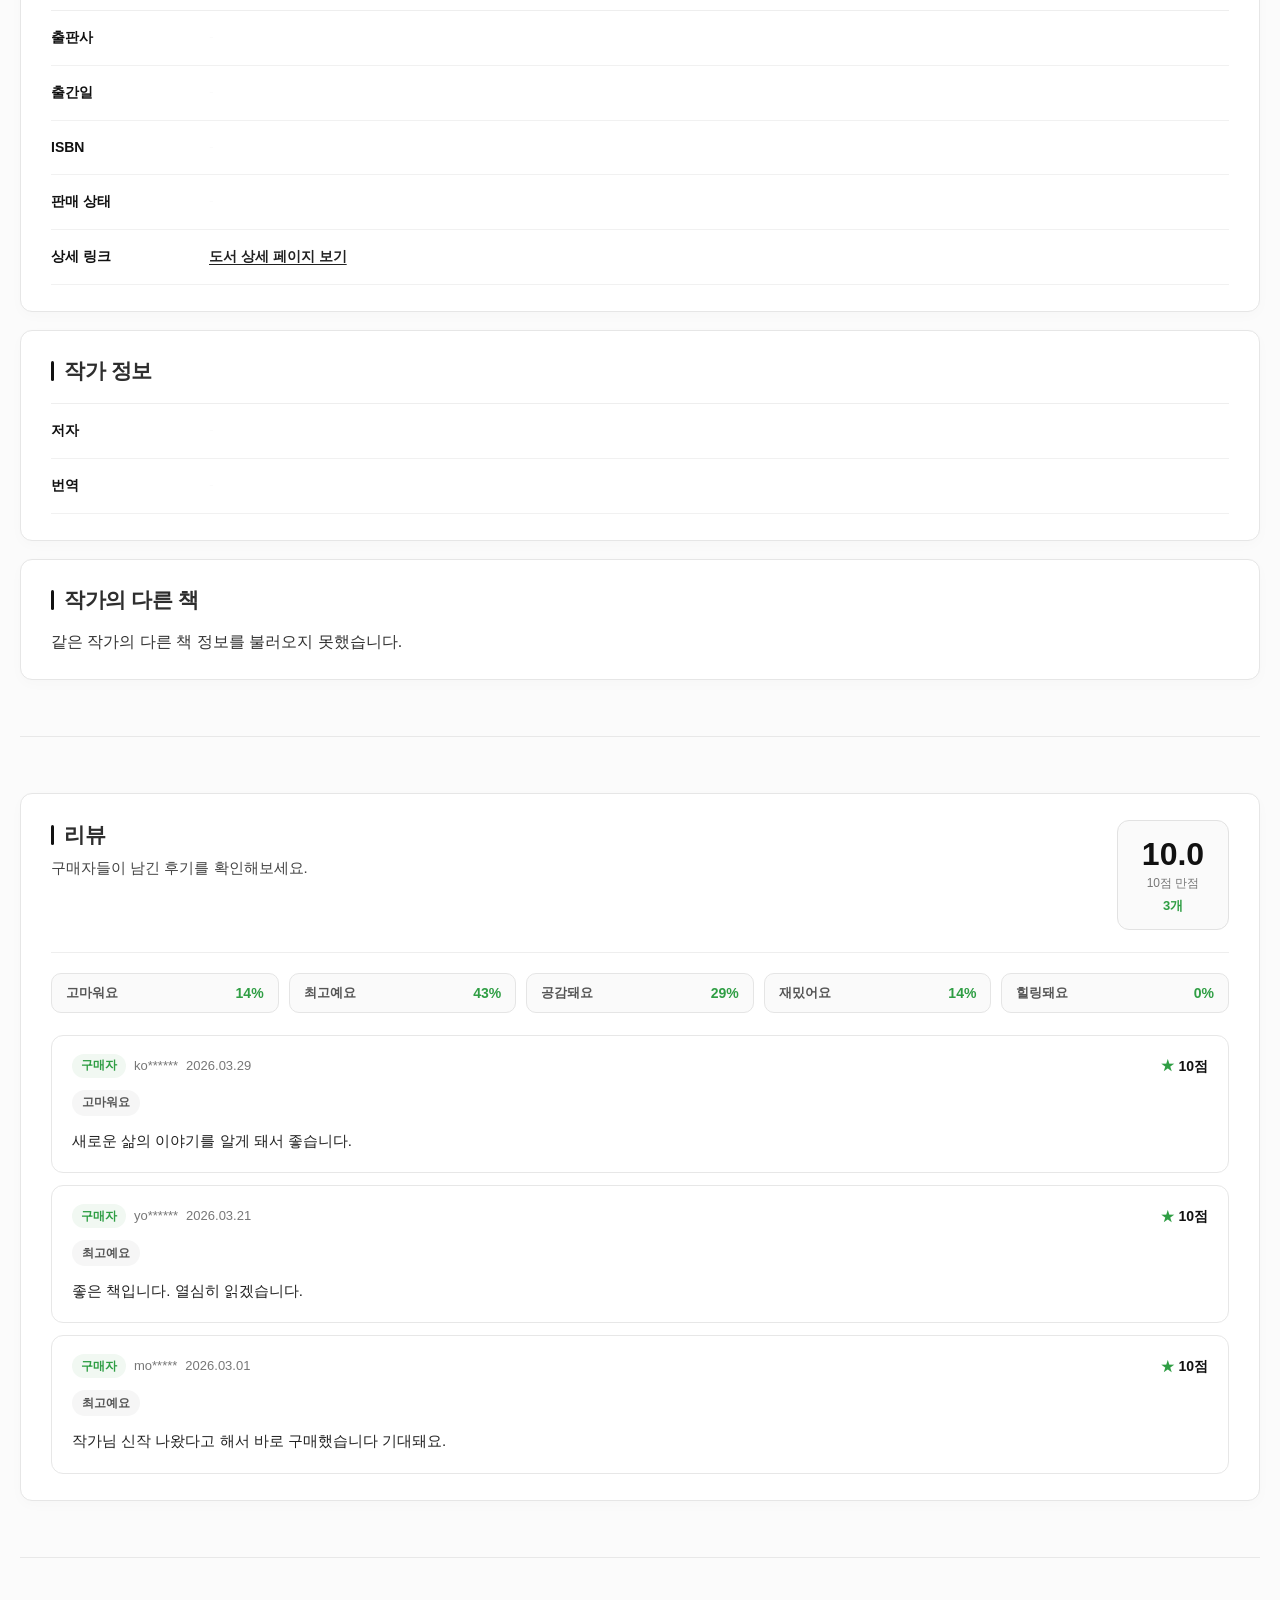
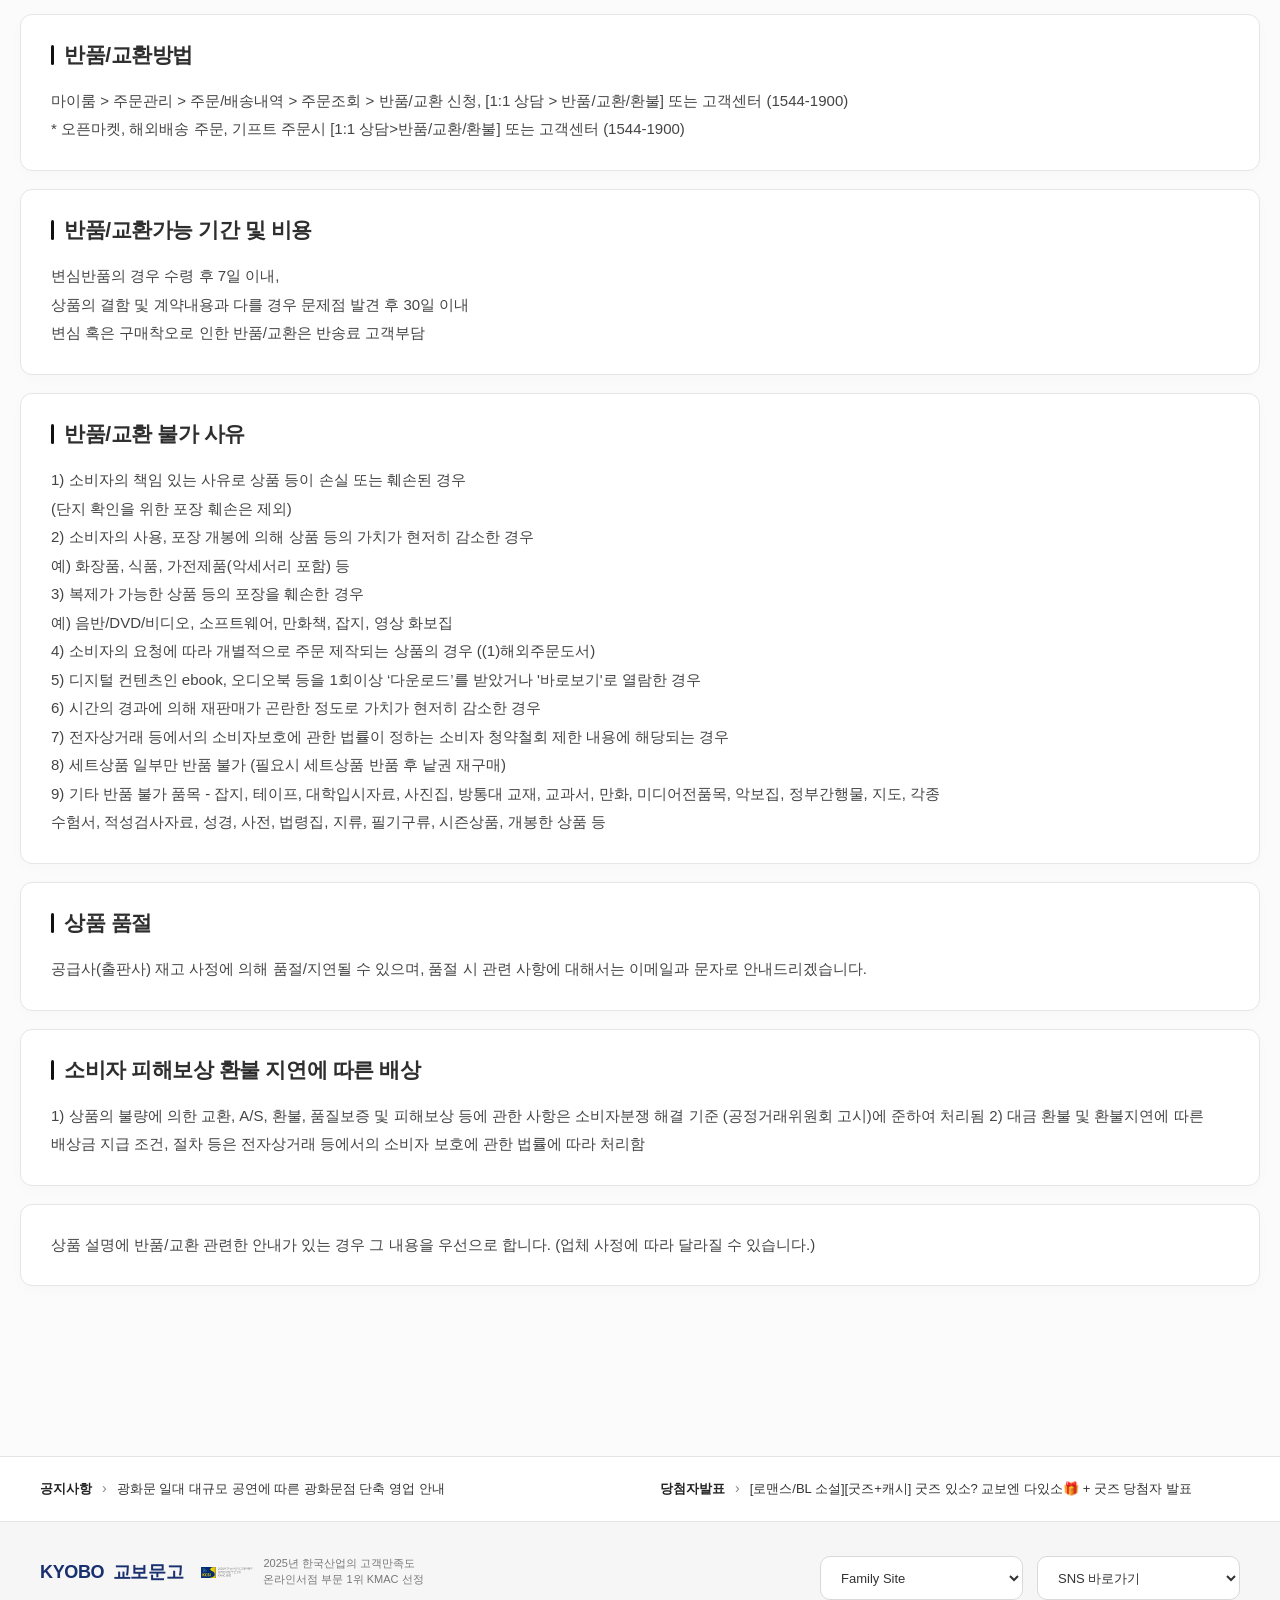
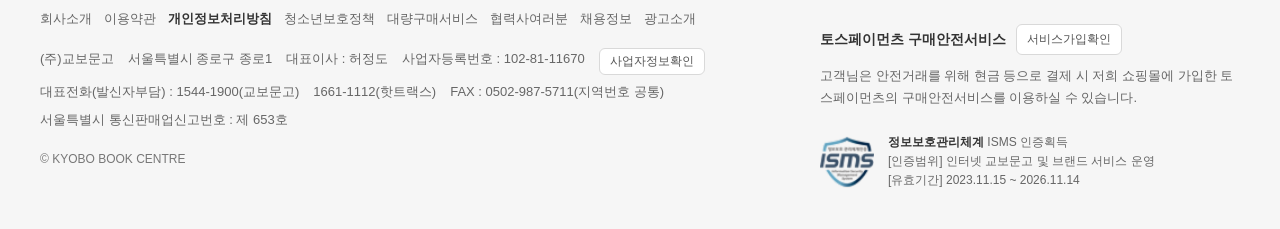
==== commit b40f9c54: "Polish Kyobo clone portfolio UI" ====
--- a/sub.html
+++ b/sub.html
@@ -3,8 +3,8 @@
 
 <head>
     <meta charset="UTF-8">
-    <meta name="viewport" content="width=device-widthsub.html?isbn=9791185851204, initial-scale=1.0">
-    <title>book_koybo</title>
+    <meta name="viewport" content="width=device-width, initial-scale=1.0">
+    <title>Kyobo Book Clone</title>
 
     <link rel="stylesheet" href="./css/reset.css">
     <link rel="stylesheet" href="./css/common.css">
@@ -33,6 +33,10 @@
                     <div class="sub_title_box">
                         <h2 class="sub_book_title" id="subTitle">도서명</h2>
                     </div>
+
+                    <button type="button" class="sub_share_btn" aria-label="공유하기">
+                        <img src="./img/sub/icon-shared.png" alt="공유하기">
+                    </button>
                 </div>
 
                 <div class="sub_type_tabs">
@@ -68,7 +72,7 @@
                         <div class="meta_review_item">
                             <strong class="review_score">9.9</strong>
                             <p class="review_label">평점</p>
-                            <span class="review_sub">(리뷰 평점))</span>
+                            <span class="review_sub">(리뷰 평점)</span>
                         </div>
 
                         <div class="meta_review_divider"></div>
@@ -84,10 +88,6 @@
                 <!-- center cover -->
                 <section class="sub_cover_center">
                     <div class="sub_cover_visual">
-                        <button type="button" class="sub_share_btn" aria-label="공유하기">
-                            <img src="./img/sub/icon-shared.png" alt="공유하기">
-                        </button>
-
                         <div class="sub_cover_image_box" id="subCoverArea"></div>
                     </div>
 
@@ -154,25 +154,6 @@
 
                     <button type="button" class="stock_btn">매장 재고 · 위치</button>
 
-                    <div class="purchase_quantity_box">
-                        <span class="qty_label">수량</span>
-                        <div class="qty_control">
-                            <button type="button" class="qty_btn" id="qtyMinus">-</button>
-                            <input type="text" id="qtyInput" value="1" readonly>
-                            <button type="button" class="qty_btn" id="qtyPlus">+</button>
-                        </div>
-                    </div>
-
-                    <div class="purchase_total_box">
-                        <span class="total_label">총 상품 금액</span>
-                        <strong class="total_price" id="totalPrice">0원</strong>
-                    </div>
-
-                    <div class="purchase_action_btns">
-                        <button type="button" class="action_btn btn_wish">찜</button>
-                        <button type="button" class="action_btn btn_cart">장바구니</button>
-                        <button type="button" class="action_btn btn_buy">바로구매</button>
-                    </div>
                 </aside>
             </section>
 
@@ -345,6 +326,33 @@
         </div>
     </main>
 
+    <div class="purchase_fixed_bar" aria-label="구매 바로가기">
+        <div class="inner purchase_fixed_inner">
+            <div class="fixed_total_box">
+                <span class="fixed_total_label">총 상품 금액</span>
+                <strong class="fixed_total_price" id="totalPrice">0원</strong>
+            </div>
+
+            <div class="fixed_quantity_box">
+                <span class="fixed_qty_label">수량</span>
+                <div class="qty_control fixed_qty_control">
+                    <button type="button" class="qty_btn" id="qtyMinus">-</button>
+                    <input type="text" id="qtyInput" value="1" readonly>
+                    <button type="button" class="qty_btn" id="qtyPlus">+</button>
+                </div>
+            </div>
+
+            <div class="fixed_action_btns">
+                <button type="button" class="fixed_action_btn btn_gift">선물하기</button>
+                <button type="button" class="fixed_action_btn btn_cart">장바구니</button>
+                <button type="button" class="fixed_action_btn btn_pickup">바로드림</button>
+                <button type="button" class="fixed_action_btn btn_buy">바로구매</button>
+            </div>
+        </div>
+    </div>
+
+    <div class="order_toast" id="orderToast" role="status" aria-live="polite"></div>
+
     <div id="footer-include"></div>
 
     <script src="./js/header.js"></script>
@@ -354,4 +362,4 @@
     <script src="./js/sub.js"></script>
 </body>
 
-</html>+</html>
--- a/css/common.css
+++ b/css/common.css
@@ -1,19 +1,10 @@
-a {
-    text-decoration: none;
-    color: inherit;
-}
+﻿@charset "utf-8";
 
-ul {
-    list-style: none;
-    margin: 0;
-    padding: 0;
-}
+a { color: inherit; text-decoration: none; }
+ul, ol { list-style: none; margin: 0; padding: 0; }
+button, input, select { font: inherit; }
+button { cursor: pointer; }
+img { display: block; max-width: 100%; }
+.inner { width: min(1200px, calc(100% - 40px)); margin: 0 auto; }
 
-button {
-    font: inherit;
-}
 
-img {
-    max-width: 100%;
-    vertical-align: middle;
-}
--- a/css/layout.css
+++ b/css/layout.css
@@ -1,41 +1,18 @@
-@charset "utf-8";
-
-/* =========================
-   common
-========================= */
-.inner {
-    width: 1200px;
-    margin: 0 auto;
-}
+﻿@charset "utf-8";
 
 #header {
     background: #f6f6f6;
     color: #222;
 }
-
-/* =========================
-   1. top banner
-========================= */
-.header_top_banner {
-    background: #f6f6f6;
-}
-
+/* ========================= 1. top banner ========================= */ .header_top_banner { background: #f6f6f6; }
 .header_top_banner .inner {
     display: flex;
     justify-content: center;
     align-items: center;
     height: 68px;
 }
-
-.header_top_banner a {
-    display: block;
-}
-
-.header_top_banner img {
-    display: block;
-    max-height: 68px;
-}
-
+.header_top_banner a { display: block; }
+.header_top_banner img { display: block; max-height: 68px; }
 /* =========================
    2. brand bar
 ========================= */
@@ -43,19 +20,13 @@
     border-bottom: 1px solid #e5e5e5;
     background: #f6f6f6;
 }
-
 .header_brand_inner {
     display: flex;
     justify-content: space-between;
     align-items: center;
     height: 40px;
 }
-
-.brand_links {
-    display: flex;
-    align-items: flex-end;
-}
-
+.brand_links { display: flex; align-items: flex-end; }
 .brand_links a {
     position: relative;
     display: inline-flex;
@@ -70,17 +41,11 @@
     border-radius: 16px 16px 0 0;
     line-height: 1;
 }
-
-.brand_links a:first-child {
-    margin-left: 0;
-}
-
-/* 각 탭 배경색 */
-.brand_links a:nth-child(1) { background: #5055B1; z-index: 5; }
+.brand_links a:first-child { margin-left: 0; }
+/* 각 탭 배경색 */ .brand_links a:nth-child(1) { background: #5055B1; z-index: 5; }
 .brand_links a:nth-child(2) { background: #2B7DE9; z-index: 4; }
 .brand_links a:nth-child(3) { background: #11B8C9; z-index: 3; }
 .brand_links a:nth-child(4) { background: #F15A29; z-index: 2; }
-
 .brand_links a:nth-child(5) {
     height: 31px;
     padding: 0 20px;
@@ -91,21 +56,18 @@
     border-bottom: 0;
     z-index: 1;
 }
-
 .brand_more_wrap {
     position: relative;
     display: flex;
     align-items: center;
     margin-left: 12px;
 }
-
 .brand_more_text {
     color: #777;
     font-size: 12px;
     font-weight: 500;
     line-height: 1;
 }
-
 .brand_more_toggle {
     display: flex;
     align-items: center;
@@ -118,7 +80,6 @@
     background: transparent;
     cursor: pointer;
 }
-
 .brand_more_toggle::before {
     content: "▼";
     color: #777;
@@ -126,11 +87,7 @@
     line-height: 1;
     transition: transform 0.2s ease;
 }
-
-.brand_more_wrap.open .brand_more_toggle::before {
-    transform: rotate(180deg);
-}
-
+.brand_more_wrap.open .brand_more_toggle::before { transform: rotate(180deg); }
 .brand_more_menu {
     position: absolute;
     top: calc(100% + 10px);
@@ -149,14 +106,12 @@
     transform: translateX(-50%) translateY(8px);
     transition: all 0.25s ease;
 }
-
 .brand_more_wrap.open .brand_more_menu {
     opacity: 1;
     visibility: visible;
     pointer-events: auto;
     transform: translateX(-50%) translateY(0);
 }
-
 .brand_more_item {
     display: flex;
     align-items: center;
@@ -166,7 +121,6 @@
     font-weight: 500;
     white-space: nowrap;
 }
-
 .brand_more_icon {
     display: flex;
     align-items: center;
@@ -179,19 +133,8 @@
     font-size: 15px;
     line-height: 1;
 }
-
-.user_links {
-    display: flex;
-    align-items: center;
-    gap: 14px;
-}
-
-.user_links a {
-    position: relative;
-    color: #666;
-    font-size: 12px;
-}
-
+.user_links { display: flex; align-items: center; gap: 14px; }
+.user_links a { position: relative; color: #666; font-size: 12px; }
 .user_links a:not(:last-child)::after {
     content: "";
     position: absolute;
@@ -202,14 +145,7 @@
     background: #d9d9d9;
     transform: translateY(-50%);
 }
-
-/* =========================
-   3. main header
-========================= */
-.header_main {
-    background: #fff;
-}
-
+/* ========================= 3. main header ========================= */ .header_main { background: #fff; }
 .header_main_inner {
     display: flex;
     align-items: center;
@@ -217,25 +153,10 @@
     gap: 20px;
     padding: 18px 0 20px;
 }
-
-.logo {
-    flex: 0 0 auto;
-}
-
-.logo a {
-    display: block;
-}
-
-.logo img {
-    display: block;
-    width: 220px;
-}
-
-.search_area {
-    flex: 1;
-    max-width: 610px;
-}
-
+.logo { flex: 0 0 auto; }
+.logo a { display: block; }
+.logo img { display: block; width: 220px; }
+.search_area { flex: 1; max-width: 610px; }
 .search_form {
     display: flex;
     align-items: center;
@@ -245,7 +166,6 @@
     border-radius: 30px;
     background: #fff;
 }
-
 .search_category {
     position: relative;
     flex: 0 0 auto;
@@ -255,7 +175,6 @@
     font-size: 15px;
     font-weight: 600;
 }
-
 .search_category::after {
     content: "▼";
     position: absolute;
@@ -265,7 +184,6 @@
     font-size: 10px;
     transform: translateY(-50%);
 }
-
 .search_form input {
     flex: 1;
     border: 0;
@@ -274,11 +192,7 @@
     color: #666;
     font-size: 15px;
 }
-
-.search_form input::placeholder {
-    color: #888;
-}
-
+.search_form input::placeholder { color: #888; }
 .search_btn {
   display: flex;
   align-items: center;
@@ -290,29 +204,10 @@
   background: transparent;
   cursor: pointer;
 }
-
-.search_btn img {
-  display: block;
-  width: 24px;
-}
-
-.header_icons {
-    display: flex;
-    align-items: center;
-    gap: 18px;
-}
-
-.icon_link {
-    display: flex;
-    align-items: center;
-    justify-content: center;
-}
-
-.cart_icon img {
-    display: block;
-    width: 30px;
-}
-
+.search_btn img { display: block; width: 24px; }
+.header_icons { display: flex; align-items: center; gap: 18px; }
+.icon_link { display: flex; align-items: center; justify-content: center; }
+.cart_icon img { display: block; width: 30px; }
 .my_icon {
     width: 35px;
     height: 35px;
@@ -320,12 +215,7 @@
     background: #7bc060;
     box-shadow: 0 6px 14px rgba(0, 0, 0, 0.12);
 }
-
-.my_icon img {
-    display: block;
-    width: 22px;
-}
-
+.my_icon img { display: block; width: 22px; }
 /* =========================
    4. gnb
 ========================= */
@@ -334,20 +224,13 @@
     border-bottom: 1px solid #ececec;
     background: #fff;
 }
-
 .header_gnb_inner {
     display: flex;
     justify-content: space-between;
     align-items: center;
     min-height: 72px;
 }
-
-.gnb_left {
-    display: flex;
-    align-items: center;
-    gap: 22px;
-}
-
+.gnb_left { display: flex; align-items: center; gap: 22px; }
 .menu_btn {
     width: 50px;
     height: 50px;
@@ -359,13 +242,7 @@
     line-height: 1;
     cursor: pointer;
 }
-
-.gnb_menu > ul {
-    display: flex;
-    align-items: center;
-    gap: 28px;
-}
-
+.gnb_menu > ul { display: flex; align-items: center; gap: 28px; }
 .gnb_menu a {
     position: relative;
     display: inline-block;
@@ -374,12 +251,7 @@
     font-weight: 600;
     white-space: nowrap;
 }
-
-.gnb_menu a.point {
-    color: #4DAC27;
-    font-weight: 700;
-}
-
+.gnb_menu a.point { color: #4DAC27; font-weight: 700; }
 .gnb_menu a.point::after {
     content: "";
     position: absolute;
@@ -390,27 +262,19 @@
     border-radius: 50%;
     background: #4caf23;
 }
-
-.gnb_right {
-    display: flex;
-    align-items: center;
-    gap: 24px;
-}
-
+.gnb_right { display: flex; align-items: center; gap: 24px; }
 .gnb_right a {
     position: relative;
     color: #555;
     font-size: 14px;
     white-space: nowrap;
 }
-
 .gnb_right a:last-child::after {
     content: "▼";
     margin-left: 6px;
     font-size: 10px;
     vertical-align: middle;
 }
-
 /* =========================
    hover
 ========================= */
@@ -420,18 +284,13 @@
 .gnb_right a:hover {
     opacity: 0.8;
 }
-
 .has_sub {
     position: relative;
     display: flex;
     align-items: center;
     gap: 6px;
 }
-
-.has_sub>a {
-    display: inline-block;
-}
-
+.has_sub>a { display: inline-block; }
 .sub_toggle {
     width: 22px;
     height: 22px;
@@ -443,7 +302,6 @@
     line-height: 1;
     cursor: pointer;
 }
-
 .sub_menu {
     position: absolute;
     top: calc(100% + 14px);
@@ -462,12 +320,7 @@
     transform: translateX(-50%) translateY(8px);
     transition: all 0.25s ease;
 }
-
-.sub_menu li {
-    display: block;
-    width: 100%;
-}
-
+.sub_menu li { display: block; width: 100%; }
 .sub_menu li a {
     display: block;
     width: 100%;
@@ -477,18 +330,74 @@
     line-height: 1.4;
     white-space: nowrap;
 }
-
-.sub_menu li a:hover {
-    background: #f8f8f8;
-    color: #3e9b16;
-}
-
-.has_sub:hover .sub_menu {
-    opacity: 1;
-    visibility: visible;
-    transform: translateX(-50%) translateY(0);
-}
-
+.sub_menu li a:hover { background: #f8f8f8; color: #3e9b16; }
+.has_sub:hover .sub_menu { opacity: 1; visibility: visible; transform: translateX(-50%) translateY(0); }
+/* =========================
+   all menu
+========================= */
+.all_menu_overlay {
+    position: fixed;
+    inset: 0;
+    z-index: 900;
+    background: rgba(0, 0, 0, 0.45);
+    opacity: 0;
+    visibility: hidden;
+    transition: opacity 0.25s ease, visibility 0.25s ease;
+}
+.all_menu_panel {
+    position: fixed;
+    top: 0;
+    left: 0;
+    z-index: 901;
+    width: 320px;
+    max-width: 86vw;
+    height: 100vh;
+    background: #fff;
+    box-shadow: 14px 0 30px rgba(0, 0, 0, 0.18);
+    transform: translateX(-100%);
+    transition: transform 0.25s ease;
+}
+.all_menu_overlay.open { opacity: 1; visibility: visible; }
+.all_menu_panel.open { transform: translateX(0); }
+.all_menu_head {
+    display: flex;
+    align-items: center;
+    justify-content: space-between;
+    height: 92px;
+    padding: 0 22px;
+    border-bottom: 1px solid #e9e9e9;
+}
+.all_menu_logo img { display: block; width: 150px; }
+.all_menu_close {
+    width: 36px;
+    height: 36px;
+    border: 0;
+    background: transparent;
+    color: #111;
+    font-size: 32px;
+    line-height: 1;
+    cursor: pointer;
+}
+.all_menu_body { height: calc(100vh - 92px); overflow-y: auto; padding: 26px 22px 34px; }
+.all_menu_section + .all_menu_section { margin-top: 28px; padding-top: 24px; border-top: 1px solid #ededed; }
+.all_menu_title {
+    margin-bottom: 18px;
+    color: #111;
+    font-size: 18px;
+    font-weight: 800;
+}
+.all_menu_category { display: grid; gap: 18px; }
+.all_menu_category a, .all_menu_service a, .all_menu_all_service { color: #333; font-size: 15px; line-height: 1.4; }
+.all_menu_category a { display: block; font-weight: 600; }
+.all_menu_service { display: grid; grid-template-columns: repeat(2, minmax(0, 1fr)); gap: 18px 28px; }
+.all_menu_service a { display: block; }
+.all_menu_all_service {
+    display: block;
+    margin-top: 28px;
+    padding-top: 24px;
+    border-top: 1px solid #ededed;
+    font-weight: 700;
+}
 /* =========================
    footer
 ========================= */
@@ -500,13 +409,7 @@
     font-size: 13px;
     line-height: 1.7;
 }
-
-/* 상단 공지줄 */
-.footer_notice {
-    border-bottom: 1px solid #e5e5e5;
-    background: #fff;
-}
-
+/* 상단 공지줄 */ .footer_notice { border-bottom: 1px solid #e5e5e5; background: #fff; }
 .footer_notice_inner {
     display: flex;
     align-items: center;
@@ -514,7 +417,6 @@
     gap: 40px;
     min-height: 64px;
 }
-
 .footer_notice_item {
     flex: 1;
     display: flex;
@@ -524,51 +426,23 @@
     color: #333;
     font-size: 13px;
 }
-
-.footer_notice_item strong {
-    flex: 0 0 auto;
-    color: #222;
-    font-weight: 700;
-}
-
-.notice_arrow {
-    flex: 0 0 auto;
-    color: #888;
-    font-size: 14px;
-}
-
+.footer_notice_item strong { flex: 0 0 auto; color: #222; font-weight: 700; }
+.notice_arrow { flex: 0 0 auto; color: #888; font-size: 14px; }
 .footer_notice_item span:last-child {
     overflow: hidden;
     text-overflow: ellipsis;
     white-space: nowrap;
     color: #333;
 }
-
-/* 본문 */
-.footer_main {
-    padding: 34px 0 38px;
-    background: #f6f6f6;
-}
-
-.footer_main_inner {
-    display: flex;
-    justify-content: space-between;
-    gap: 60px;
-}
-
-/* 왼쪽 */
-.footer_left {
-    flex: 1;
-    min-width: 0;
-}
-
+/* 본문 */ .footer_main { padding: 34px 0 38px; background: #f6f6f6; }
+.footer_main_inner { display: flex; justify-content: space-between; gap: 60px; }
+/* 왼쪽 */ .footer_left { flex: 1; min-width: 0; }
 .footer_brand {
     display: flex;
     align-items: center;
     gap: 18px;
     margin-bottom: 20px;
 }
-
 .footer_logo {
     color: #18306f;
     font-size: 18px;
@@ -576,64 +450,26 @@
     letter-spacing: -0.02em;
     white-space: nowrap;
 }
-
-.footer_logo span {
-    margin-left: 4px;
-    font-weight: 700;
-}
-
-.footer_brand_mark {
-    display: flex;
-    align-items: center;
-    gap: 10px;
-}
-
-.footer_brand_mark img {
-    width: 52px;
-    height: auto;
-    object-fit: contain;
-}
-
-.footer_brand_mark p {
-    color: #777;
-    font-size: 11px;
-    line-height: 1.45;
-}
-
+.footer_logo span { margin-left: 4px; font-weight: 700; }
+.footer_brand_mark { display: flex; align-items: center; gap: 10px; }
+.footer_brand_mark img { width: 52px; height: auto; object-fit: contain; }
+.footer_brand_mark p { color: #777; font-size: 11px; line-height: 1.45; }
 .footer_link_list {
     display: flex;
     flex-wrap: wrap;
     gap: 8px 12px;
     margin-bottom: 18px;
 }
-
-.footer_link_list a {
-    color: #666;
-    font-size: 13px;
-    white-space: nowrap;
-}
-
-.footer_link_list a strong {
-    color: #333;
-    font-weight: 700;
-}
-
-.footer_link_list a:hover {
-    color: #18306f;
-}
-
-.footer_info {
-    color: #666;
-    font-size: 13px;
-}
-
+.footer_link_list a { color: #666; font-size: 13px; white-space: nowrap; }
+.footer_link_list a strong { color: #333; font-weight: 700; }
+.footer_link_list a:hover { color: #18306f; }
+.footer_info { color: #666; font-size: 13px; }
 .footer_info p {
     display: flex;
     flex-wrap: wrap;
     gap: 6px 14px;
     margin-bottom: 6px;
 }
-
 .footer_info_btn {
     display: inline-flex;
     align-items: center;
@@ -644,24 +480,9 @@
     color: #555;
     font-size: 12px;
 }
-
-.footer_copy {
-    margin-top: 18px;
-    color: #777;
-    font-size: 12px;
-}
-
-/* 오른쪽 */
-.footer_right {
-    flex: 0 0 420px;
-}
-
-.footer_select_row {
-    display: flex;
-    gap: 14px;
-    margin-bottom: 24px;
-}
-
+.footer_copy { margin-top: 18px; color: #777; font-size: 12px; }
+/* 오른쪽 */ .footer_right { flex: 0 0 420px; }
+.footer_select_row { display: flex; gap: 14px; margin-bottom: 24px; }
 .footer_select_row select {
     width: 100%;
     height: 44px;
@@ -673,24 +494,14 @@
     font-size: 13px;
     outline: none;
 }
-
-.footer_safepay {
-    margin-bottom: 24px;
-}
-
+.footer_safepay { margin-bottom: 24px; }
 .footer_safepay_top {
     display: flex;
     align-items: center;
     gap: 10px;
     margin-bottom: 10px;
 }
-
-.footer_safepay_top strong {
-    color: #333;
-    font-size: 14px;
-    font-weight: 700;
-}
-
+.footer_safepay_top strong { color: #333; font-size: 14px; font-weight: 700; }
 .footer_safepay_btn {
     display: inline-flex;
     align-items: center;
@@ -701,62 +512,52 @@
     color: #555;
     font-size: 12px;
 }
-
-.footer_safepay p {
-    color: #666;
-    font-size: 13px;
-    line-height: 1.7;
-}
-
-.footer_cert {
-    display: flex;
-    align-items: center;
-    gap: 14px;
-}
-
+.footer_safepay p { color: #666; font-size: 13px; line-height: 1.7; }
+.footer_cert { display: flex; align-items: center; gap: 14px; }
 .footer_cert img {
     width: 54px;
     height: auto;
     object-fit: contain;
     flex: 0 0 auto;
 }
+.footer_cert_text { color: #666; font-size: 12px; line-height: 1.6; }
+.footer_cert_text strong { color: #333; font-weight: 700; }
+/* hover */ .footer_info_btn:hover, .footer_safepay_btn:hover { border-color: #cfcfcf; color: #18306f; }
+/* 반응형 */
+@media (max-width: 768px) {.inner { width: calc(100% - 32px); }
+.header_brand_inner, .header_main_inner, .header_gnb_inner { gap: 14px; }
+.header_brand_inner { flex-wrap: nowrap; overflow: hidden; }
+.header_main_inner, .header_gnb_inner { flex-wrap: wrap; }
+.brand_links { flex: 1 1 auto; min-width: 0; max-width: calc(100% - 104px); }
+.brand_more_wrap { flex: 0 0 auto; margin-left: 0; }
+.gnb_left { width: 100%; min-width: 0; }
+.gnb_menu { flex: 1 1 auto; min-width: 0; overflow: hidden; }
+.brand_more_menu, .sub_menu { display: none; }
+.brand_more_wrap.open .brand_more_menu, .has_sub:hover .sub_menu { display: block; }
+.brand_links,
+    .gnb_menu > ul {
+        overflow-x: auto;
+        white-space: nowrap;
+        max-width: 100%;
+        scrollbar-width: none;
+    }
+.gnb_right {
+        width: 100%;
+        overflow-x: auto;
+        white-space: nowrap;
+        max-width: 100%;
+        scrollbar-width: none;
+    }
+.brand_links::-webkit-scrollbar, .gnb_menu > ul::-webkit-scrollbar, .gnb_right::-webkit-scrollbar { display: none; }
+.search_area { flex: 1 0 100%; order: 3; max-width: none; }
+.logo img { width: 180px; }
+.header_gnb_inner { align-items: flex-start; padding: 12px 0; }
+}
 
-.footer_cert_text {
-    color: #666;
-    font-size: 12px;
-    line-height: 1.6;
+@media (max-width: 1024px) {.footer_notice_inner, .footer_main_inner { flex-direction: column; align-items: flex-start; }
+.footer_right { flex: 1 1 auto; width: 100%; }
+.footer_select_row { width: 100%; }
+.footer_select_row select { flex: 1; }
 }
 
-.footer_cert_text strong {
-    color: #333;
-    font-weight: 700;
-}
 
-/* hover */
-.footer_info_btn:hover,
-.footer_safepay_btn:hover {
-    border-color: #cfcfcf;
-    color: #18306f;
-}
-
-/* 반응형 */
-@media (max-width: 1024px) {
-    .footer_notice_inner,
-    .footer_main_inner {
-        flex-direction: column;
-        align-items: flex-start;
-    }
-
-    .footer_right {
-        flex: 1 1 auto;
-        width: 100%;
-    }
-
-    .footer_select_row {
-        width: 100%;
-    }
-
-    .footer_select_row select {
-        flex: 1;
-    }
-}
--- a/css/sub.css
+++ b/css/sub.css
@@ -1,18 +1,13 @@
-@charset "utf-8";
+﻿@charset "utf-8";
 
 /* =========================
    sub common
 ========================= */
 .sub_page {
-  padding: 24px 0 110px;
-  background: #fff;
-}
-
-.sub_page .inner {
-  width: 1200px;
-  margin: 0 auto;
-}
-
+  padding: 24px 0 170px;
+  background: #fbfbfb;
+}
+.sub_page .inner { width: min(1200px, calc(100% - 40px)); margin: 0 auto; }
 /* =========================
    breadcrumb
 ========================= */
@@ -24,22 +19,15 @@
   font-size: 13px;
   line-height: 1.4;
 }
-
-.sub_breadcrumb a:hover {
-  color: #4dac27;
-}
-
-.breadcrumb_arrow {
-  color: #c8c8c8;
-}
-
+.sub_breadcrumb a:hover { color: #4dac27; }
+.breadcrumb_arrow { color: #c8c8c8; }
 /* =========================
    title area
 ========================= */
 .sub_title_area {
-  padding: 40px 0 42px;
-}
-
+  padding: 34px 0 36px;
+  background: #fbfbfb;
+}
 .sub_title_inner {
   position: relative;
   display: flex;
@@ -47,15 +35,13 @@
   align-items: flex-start;
   min-height: 15px;
 }
-
 .sub_title_box {
   width: 100%;
   max-width: 920px;
-  padding: 0 80px;
+  padding: 0 40px;
   box-sizing: border-box;
   text-align: center;
 }
-
 .sub_book_title {
   color: #000;
   font-size: 34px;
@@ -65,34 +51,25 @@
   word-break: keep-all;
   margin: 0;
 }
-
 .sub_book_desc {
   margin-top: 10px;
   color: #555;
   font-size: 20px;
   line-height: 1.6;
 }
-
 .sub_type_tabs {
   display: flex;
   justify-content: center;
   gap: 0;
-  margin-top: 24px;
-}
-
-/* 책 커버 기준 래퍼 */
-.sub_cover_visual {
-  position: relative;
-  width: fit-content;
-  margin: 0 auto;
-}
-
+  margin-top: 22px;
+}
+/* 책 커버 기준 래퍼 */ .sub_cover_visual { position: relative; width: fit-content; margin: 0 auto; }
 /* 공유 버튼 */
 .sub_share_btn {
   position: absolute;
-  left: calc(100% + 400px);
-  right: auto;
-  transform: none;
+  top: 50%;
+  right: 0;
+  transform: translateY(-50%);
   display: flex;
   align-items: center;
   justify-content: center;
@@ -105,25 +82,18 @@
   cursor: pointer;
   z-index: 20;
 }
-
-.sub_share_btn:hover {
-  border-color: #bbb;
-}
-
+.sub_share_btn:hover { border-color: #bbb; }
 .sub_share_btn img {
   width: 20px;
   height: 20px;
   display: block;
   object-fit: contain;
 }
-
 .type_tab {
   display: flex;
   flex-direction: column;
   justify-content: center;
   gap: 0;
-  margin-top: 24px;
-  transform: translateX(-30px);
   min-width: 155px;
   height: 70px;
   border: 1px solid #e5e5e5;
@@ -132,164 +102,102 @@
   text-align: center;
   cursor: pointer;
 }
-
-.type_tab:first-child {
-  border-radius: 14px 0 0 14px;
-}
-
-.type_tab:last-child {
-  border-radius: 0 14px 14px 0;
-}
-
-.type_tab.active {
-  background: #fff;
-  color: #111;
-  box-shadow: 0 6px 16px rgba(0, 0, 0, 0.08);
-}
-
-.type_name {
-  font-size: 15px;
-  font-weight: 700;
-}
-
-.type_price {
-  margin-top: 6px;
-  font-size: 14px;
-}
-
+.type_tab:first-child { border-radius: 14px 0 0 14px; }
+.type_tab:last-child { border-radius: 0 14px 14px 0; }
+.type_tab.active { background: #fff; color: #111; box-shadow: 0 6px 16px rgba(0, 0, 0, 0.08); }
+.type_name { font-size: 15px; font-weight: 700; }
+.type_price { margin-top: 6px; font-size: 14px; }
 /* =========================
    top detail
 ========================= */
 .sub_detail_top {
   display: grid;
-  grid-template-columns: 260px 380px 320px;
-  justify-content: space-between;
-  gap: 36px;
+  grid-template-columns: 260px 420px 330px;
+  justify-content: center;
+  gap: 54px;
   align-items: start;
-  padding-top: 5px;
-}
-
-/* =========================
-   left meta
-========================= */
-.sub_meta_left {
-  padding-top: 10px;
-}
-
-.meta_author_box {
-  margin-bottom: 18px;
-}
-
+  padding: 28px 0 42px;
+  border: 0;
+  border-radius: 0;
+  background: transparent;
+}
+/* ========================= left meta ========================= */ .sub_meta_left { padding-top: 10px; }
+.meta_author_box { margin-bottom: 18px; }
 .meta_author {
   color: #111;
   font-size: 20px;
   font-weight: 700;
   line-height: 1.5;
 }
-
 .meta_publish {
   margin-top: 6px;
   color: #666;
   font-size: 15px;
   line-height: 1.6;
 }
-
-.meta_dot {
-  margin: 0 4px;
-  color: #bbb;
-}
-
+.meta_dot { margin: 0 4px; color: #bbb; }
 .meta_badge_row {
   display: flex;
   align-items: center;
   gap: 10px;
   margin-bottom: 26px;
 }
-
-.meta_best_badge {
-  color: #28a745;
-  font-size: 15px;
-  font-weight: 700;
-}
-
-.meta_best_text {
-  color: #444;
-  font-size: 14px;
-}
-
+.meta_best_badge { color: #28a745; font-size: 15px; font-weight: 700; }
+.meta_best_text { color: #444; font-size: 14px; }
 .meta_review_box {
   display: flex;
   align-items: stretch;
-  width: 280px;
-  height: 140px;
-  border: 1px solid #e7e7e7;
-  border-radius: 16px;
+  width: 100%;
+  height: 108px;
+  border: 1px solid #e5e5e5;
+  border-radius: 10px;
   background: #fff;
   overflow: hidden;
 }
-
-.meta_review_item {
-  flex: 1;
-  padding: 22px 16px;
-  text-align: center;
-}
-
-.meta_review_divider {
-  width: 1px;
-  background: #efefef;
-}
-
+.meta_review_item { flex: 1; padding: 16px 12px; text-align: center; }
+.meta_review_divider { width: 1px; background: #efefef; }
 .review_score {
   display: block;
   color: #34a853;
-  font-size: 32px;
+  font-size: 26px;
   font-weight: 700;
   line-height: 1.2;
 }
-
 .review_keyword {
   display: block;
   color: #4c6ef5;
-  font-size: 22px;
+  font-size: 18px;
   font-weight: 700;
   line-height: 1.2;
 }
-
 .review_label {
   margin-top: 6px;
   color: #444;
-  font-size: 14px;
+  font-size: 13px;
   font-weight: 600;
 }
-
 .review_sub {
   display: block;
-  margin-top: 8px;
+  margin-top: 6px;
   color: #888;
-  font-size: 13px;
-}
-
-/* =========================
-   center cover
-========================= */
-.sub_cover_center {
-  text-align: center;
-}
-
+  font-size: 12px;
+}
+/* ========================= center cover ========================= */ .sub_cover_center { text-align: center; }
 .sub_cover_image_box {
   overflow: hidden;
-  border-radius: 0;
-  background: #fff;
-}
-
+  border-radius: 6px;
+  background: transparent;
+  box-shadow: none;
+}
 .sub_cover_image_box img {
   display: block;
   width: 100%;
-  max-width: 380px;
+  max-width: 360px;
   margin: 0 auto;
   height: auto;
-}
-
+  border-radius: 6px;
+  box-shadow: 0 10px 22px rgba(0, 0, 0, 0.08);
+}
 .sub_cover_pager {
   display: flex;
   justify-content: center;
@@ -299,7 +207,6 @@
   color: #666;
   font-size: 14px;
 }
-
 .pager_btn {
   border: 0;
   background: transparent;
@@ -307,14 +214,12 @@
   font-size: 18px;
   cursor: pointer;
 }
-
 .sub_preview_btns {
   display: flex;
   justify-content: center;
   gap: 10px;
   margin-top: 16px;
 }
-
 .preview_btn {
   height: 38px;
   padding: 0 18px;
@@ -325,21 +230,22 @@
   font-size: 14px;
   cursor: pointer;
 }
-
 /* =========================
    right purchase
 ========================= */
 .sub_purchase_right {
-  padding-top: 5px;
-}
-
+  padding: 20px;
+  border: 1px solid #e6e6e6;
+  border-radius: 12px;
+  background: #fff;
+  box-shadow: 0 8px 18px rgba(0, 0, 0, 0.025);
+}
 .purchase_badges {
   display: flex;
   gap: 6px;
   margin-bottom: 16px;
   flex-wrap: wrap;
 }
-
 .purchase_badges span {
   height: 24px;
   padding: 0 8px;
@@ -350,73 +256,29 @@
   font-size: 12px;
   line-height: 22px;
 }
-
-.purchase_price_box {
-  padding-bottom: 20px;
-  border-bottom: 1px solid #e8e8e8;
-}
-
-.purchase_price_main {
-  display: flex;
-  align-items: baseline;
-  gap: 8px;
-}
-
-.discount_rate {
-  color: #39a935;
-  font-size: 18px;
-  font-weight: 700;
-}
-
+.purchase_price_box { padding-bottom: 18px; border-bottom: 1px solid #eeeeee; }
+.purchase_price_main { display: flex; align-items: baseline; gap: 8px; }
+.discount_rate { color: #39a935; font-size: 18px; font-weight: 700; }
 .sale_price {
   color: #111;
-  font-size: 38px;
+  font-size: 34px;
   font-weight: 700;
   line-height: 1.2;
 }
-
-.origin_price {
-  color: #999;
-  font-size: 16px;
-  text-decoration: line-through;
-}
-
-.purchase_info_list {
-  border-bottom: 1px solid #e8e8e8;
-}
-
+.origin_price { color: #999; font-size: 16px; text-decoration: line-through; }
+.purchase_info_list { border-bottom: 1px solid #eeeeee; }
 .purchase_info_row {
   display: flex;
   justify-content: space-between;
   align-items: center;
-  padding: 18px 0;
+  padding: 16px 0;
   border-bottom: 1px solid #f1f1f1;
 }
-
-.purchase_info_row:last-of-type {
-  border-bottom: 0;
-}
-
-.info_title {
-  color: #222;
-  font-size: 14px;
-  font-weight: 600;
-}
-
-.info_value {
-  color: #111;
-  font-size: 14px;
-  font-weight: 600;
-}
-
-.info_value.point {
-  color: #4cae2d;
-}
-
-.purchase_delivery_box {
-  padding: 14px 0 18px;
-}
-
+.purchase_info_row:last-of-type { border-bottom: 0; }
+.info_title { color: #222; font-size: 14px; font-weight: 600; }
+.info_value { color: #111; font-size: 14px; font-weight: 600; }
+.info_value.point { color: #4cae2d; }
+.purchase_delivery_box { padding: 14px 0 18px; }
 .delivery_badge {
   display: inline-flex;
   align-items: center;
@@ -428,7 +290,6 @@
   font-size: 12px;
   font-weight: 600;
 }
-
 .delivery_text {
   margin-top: 8px;
   color: #111;
@@ -436,41 +297,20 @@
   font-weight: 700;
   line-height: 1.5;
 }
-
-.delivery_sub {
-  margin-top: 4px;
-  color: #888;
-  font-size: 13px;
-}
-
-.purchase_event_box {
-  padding: 18px 0;
-  border-bottom: 1px solid #e8e8e8;
-}
-
-.event_text {
-  color: #48a830;
-  font-size: 14px;
-  font-weight: 700;
-}
-
+.delivery_sub { margin-top: 4px; color: #888; font-size: 13px; }
+.purchase_event_box { padding: 16px 0; border-bottom: 1px solid #eeeeee; }
+.event_text { color: #48a830; font-size: 14px; font-weight: 700; }
 .event_banner {
   display: flex;
   justify-content: space-between;
   align-items: center;
   gap: 14px;
   margin-top: 12px;
-  padding: 14px 16px;
-  border-radius: 12px;
+  padding: 12px 14px;
+  border-radius: 8px;
   background: #f7f7f7;
 }
-
-.event_banner p {
-  color: #666;
-  font-size: 13px;
-  line-height: 1.5;
-}
-
+.event_banner p { color: #666; font-size: 13px; line-height: 1.5; }
 .event_banner button {
   flex-shrink: 0;
   height: 30px;
@@ -481,21 +321,14 @@
   font-size: 12px;
   cursor: pointer;
 }
-
 .purchase_alarm_box {
   display: flex;
   justify-content: space-between;
   align-items: center;
   gap: 14px;
-  padding: 18px 0;
-}
-
-.purchase_alarm_box p {
-  color: #666;
-  font-size: 13px;
-  line-height: 1.6;
-}
-
+  padding: 16px 0;
+}
+.purchase_alarm_box p { color: #666; font-size: 13px; line-height: 1.6; }
 .alarm_btn {
   flex-shrink: 0;
   height: 34px;
@@ -508,7 +341,6 @@
   font-weight: 600;
   cursor: pointer;
 }
-
 .stock_btn {
   width: 100%;
   height: 46px;
@@ -519,20 +351,6 @@
   font-size: 14px;
   cursor: pointer;
 }
-
-.purchase_quantity_box {
-  display: flex;
-  justify-content: space-between;
-  align-items: center;
-  margin-top: 18px;
-}
-
-.qty_label {
-  color: #222;
-  font-size: 14px;
-  font-weight: 600;
-}
-
 .qty_control {
   display: flex;
   align-items: center;
@@ -540,7 +358,6 @@
   border: 1px solid #ddd;
   border-radius: 8px;
 }
-
 .qty_btn {
   width: 36px;
   height: 36px;
@@ -550,7 +367,6 @@
   font-size: 18px;
   cursor: pointer;
 }
-
 #qtyInput {
   width: 42px;
   height: 36px;
@@ -561,75 +377,75 @@
   font-size: 14px;
   font-weight: 600;
 }
-
-.purchase_total_box {
-  display: flex;
-  justify-content: space-between;
-  align-items: center;
-  margin-top: 18px;
-  padding-top: 18px;
-  border-top: 1px solid #e8e8e8;
-}
-
-.total_label {
-  color: #222;
-  font-size: 14px;
-  font-weight: 600;
-}
-
-.total_price {
+/* =========================
+   fixed purchase bar
+========================= */
+.purchase_fixed_bar {
+  position: fixed;
+  left: 0;
+  right: 0;
+  bottom: 0;
+  z-index: 800;
+  border-top: 1px solid #e5e5e5;
+  background: rgba(255, 255, 255, 0.96);
+  box-shadow: 0 -8px 28px rgba(0, 0, 0, 0.08);
+  backdrop-filter: blur(8px);
+}
+.purchase_fixed_inner {
+  display: flex;
+  align-items: center;
+  gap: 22px;
+  min-height: 88px;
+}
+.fixed_total_box {
+  display: flex;
+  align-items: baseline;
+  gap: 18px;
+  margin-right: auto;
+}
+.fixed_total_label,
+.fixed_qty_label {
+  color: #111;
+  font-size: 15px;
+  font-weight: 700;
+  white-space: nowrap;
+}
+.fixed_total_price {
   color: #111;
   font-size: 28px;
-  font-weight: 700;
-}
-
-.purchase_action_btns {
-  display: grid;
-  grid-template-columns: 72px 1fr 1fr;
-  gap: 8px;
-  margin-top: 18px;
-}
-
-.action_btn {
+  font-weight: 800;
+  line-height: 1;
+  white-space: nowrap;
+}
+.fixed_quantity_box { display: flex; align-items: center; gap: 10px; }
+.fixed_qty_control { border-radius: 9px; background: #fff; }
+.fixed_action_btns { display: flex; align-items: center; gap: 8px; }
+.fixed_action_btn {
+  min-width: 92px;
   height: 48px;
+  padding: 0 18px;
   border-radius: 10px;
-  font-size: 14px;
-  font-weight: 700;
-  cursor: pointer;
-}
-
-.btn_wish {
-  border: 1px solid #ddd;
-  background: #fff;
-  color: #222;
-}
-
-.btn_cart {
-  border: 1px solid #111;
-  background: #fff;
-  color: #111;
-}
-
-.btn_buy {
-  border: 1px solid #111;
-  background: #111;
-  color: #fff;
-}
-
-/* =========================
-   detail section
-========================= */
-.sub_detail_section {
-  margin-top: 96px;
-}
-
+  border: 1px solid #d8d8d8;
+  background: #fff;
+  color: #111;
+  font-size: 14px;
+  font-weight: 700;
+  white-space: nowrap;
+  cursor: pointer;
+}
+.fixed_action_btn.btn_cart, .fixed_action_btn.btn_pickup { border-color: #111; }
+.fixed_action_btn.btn_buy { border-color: #111; background: #111; color: #fff; }
+/* ========================= detail section ========================= */ .sub_detail_section { margin-top: 64px; }
 .sub_detail_tab_menu {
+  position: sticky;
+  top: 0;
+  z-index: 20;
   display: flex;
   gap: 12px;
-  padding-bottom: 18px;
-  border-bottom: 1px solid #e8e3da;
-}
-
+  padding: 16px 0;
+  border-bottom: 1px solid #e8e8e8;
+  background: #f8f8f8;
+}
 .detail_tab {
   height: 40px;
   padding: 0 18px;
@@ -642,353 +458,19 @@
   cursor: pointer;
   transition: all 0.2s ease;
 }
-
-.detail_tab.active {
-  border-color: #111;
-  background: #111;
-  color: #fff;
-}
-
-.sub_detail_contents {
-  padding-top: 28px;
-}
-
-.detail_panel {
-  display: block;
-}
-
-.detail_panel + .detail_panel {
-  margin-top: 72px;
-  padding-top: 72px;
-  border-top: 1px solid #ece6dc;
-}
-
-.review_section {
-  margin-top: 24px;
-}
-
-.review_header {
-  display: flex;
-  justify-content: space-between;
-  align-items: center;
-  margin-bottom: 16px;
-}
-
-.review_main_title {
-  font-size: 28px;
-  font-weight: 700;
-  color: #111;
-}
-
-.review_write_btn {
-  height: 40px;
-  padding: 0 16px;
-  border: 1px solid #5f63ff;
-  border-radius: 10px;
-  background: #5f63ff;
-  color: #fff;
-  font-size: 14px;
-  font-weight: 600;
-}
-
-.review_filter_row {
-  display: flex;
-  justify-content: space-between;
-  align-items: center;
-  margin: 20px 0 16px;
-}
-
-.review_filter_tabs {
-  display: flex;
-  gap: 12px;
-}
-
-.review_filter_tabs button,
-.review_sort_select {
-  height: 36px;
-  padding: 0 12px;
-  border: 1px solid #ddd;
-  border-radius: 8px;
-  background: #fff;
-  font-size: 14px;
-}
-
-.review_list {
-  border-top: 1px solid #e5e5e5;
-}
-
-.review_item {
-  padding: 18px 0;
-  border-bottom: 1px solid #e5e5e5;
-}
-
-.review_text {
-  font-size: 15px;
-  line-height: 1.7;
-  color: #222;
-}
-
-/* =========================
-   review section
-========================= */
-.review_section {
-  margin-top: 28px;
-}
-
-.review_header {
-  display: flex;
-  justify-content: space-between;
-  align-items: flex-start;
-  gap: 20px;
-  margin-bottom: 24px;
-}
-
-.review_title_box {
-  min-width: 0;
-}
-
-.review_main_title {
-  color: #111;
-  font-size: 32px;
-  font-weight: 700;
-  line-height: 1.25;
-}
-
-.review_main_title span {
-  color: #1a1919;
-}
-
-.review_sub_text {
-  margin-top: 8px;
-  color: #777;
-  font-size: 14px;
-  line-height: 1.6;
-}
-
-.review_write_btn {
-  flex-shrink: 0;
-  min-width: 110px;
-  height: 44px;
-  padding: 0 18px;
-  border: 1px solid #6a63ff;
-  border-radius: 10px;
-  background: #6a63ff;
-  color: #fff;
-  font-size: 14px;
-  font-weight: 600;
-  cursor: pointer;
-}
-
-.review_write_btn:hover {
-  background: #5b55ea;
-  border-color: #5b55ea;
-}
-
-/* =========================
-   empty summary card
-========================= */
-.review_summary_empty {
-  display: flex;
-  flex-direction: column;
-  align-items: center;
-  justify-content: center;
-  min-height: 220px;
-  margin-bottom: 24px;
-  padding: 32px 24px;
-  border: 1px solid #e6dfd5;
-  border-radius: 24px;
-  background: #fff;
-  text-align: center;
-}
-
-.review_summary_icon {
-  display: flex;
-  align-items: center;
-  justify-content: center;
-  width: 64px;
-  height: 64px;
-  margin-bottom: 18px;
-  border-radius: 50%;
-  background: #f6f3ee;
-  font-size: 28px;
-}
-
-.review_summary_title {
-  color: #111;
-  font-size: 22px;
-  font-weight: 700;
-  line-height: 1.4;
-}
-
-.review_summary_desc {
-  margin-top: 8px;
-  color: #777;
-  font-size: 15px;
-  line-height: 1.7;
-}
-
-/* =========================
-   filter row
-========================= */
-.review_filter_row {
-  display: flex;
-  justify-content: space-between;
-  align-items: center;
-  gap: 16px;
-  margin-bottom: 18px;
-}
-
-.review_filter_tabs {
-  display: flex;
-  align-items: center;
-  gap: 10px;
-}
-
-.review_filter_tabs button {
-  height: 40px;
-  padding: 0 16px;
-  border: 1px solid #ddd6ca;
-  border-radius: 10px;
-  background: #fff;
-  color: #666;
-  font-size: 14px;
-  font-weight: 500;
-  cursor: pointer;
-}
-
-.review_filter_tabs button.active {
-  border-color: #111;
-  background: #111;
-  color: #fff;
-  font-weight: 600;
-}
-
-.review_sort_select {
-  min-width: 96px;
-  height: 40px;
-  padding: 0 36px 0 14px;
-  border: 1px solid #ddd6ca;
-  border-radius: 10px;
-  background: #fff;
-  color: #111;
-  font-size: 14px;
-  cursor: pointer;
-}
-
-/* =========================
-   review list
-========================= */
-.review_list {
-  border-top: 1px solid #e8e1d7;
-}
-
-.review_empty_notice {
-  padding: 28px 0;
-  color: #888;
-  font-size: 15px;
-  line-height: 1.6;
-  text-align: center;
-}
-
-/* =========================
-   sample review item
-========================= */
-.review_item {
-  padding: 24px 0;
-  border-bottom: 1px solid #e8e1d7;
-}
-
-.review_item_top {
-  display: flex;
-  justify-content: space-between;
-  align-items: flex-start;
-  gap: 16px;
-  margin-bottom: 12px;
-}
-
-.review_meta {
-  display: flex;
-  align-items: center;
-  flex-wrap: wrap;
-  gap: 8px;
-}
-
-.review_badge {
-  display: inline-flex;
-  align-items: center;
-  justify-content: center;
-  height: 24px;
-  padding: 0 10px;
-  border-radius: 999px;
-  background: #f1f2ff;
-  color: #6a63ff;
-  font-size: 12px;
-  font-weight: 600;
-}
-
-.review_badge.line {
-  border: 1px solid #ddd6ca;
-  background: #fff;
-  color: #555;
-}
-
-.review_user,
-.review_date {
-  color: #777;
-  font-size: 13px;
-  line-height: 1.4;
-}
-
-.review_keyword {
-  color: #6a63ff;
-  font-size: 16px;
-  font-weight: 700;
-  line-height: 1.4;
-}
-
-.review_text {
-  color: #222;
-  font-size: 15px;
-  line-height: 1.8;
-  word-break: keep-all;
-}
-
-/* =========================
-   responsive
-========================= */
-@media (max-width: 768px) {
-  .review_header {
-    flex-direction: column;
-    align-items: flex-start;
-  }
-
-  .review_main_title {
-    font-size: 28px;
-  }
-
-  .review_filter_row {
-    flex-direction: column;
-    align-items: flex-start;
-  }
-
-  .review_sort_select {
-    width: 100%;
-  }
-}
-
+.detail_tab.active { border-color: #111; background: #111; color: #fff; }
+.sub_detail_contents { padding-top: 28px; }
+.detail_panel { display: block; }
+.detail_panel + .detail_panel { margin-top: 56px; padding-top: 56px; border-top: 1px solid #e8e8e8; }
 /* 카드형 블록 */
 .detail_intro_block {
-  padding: 28px 32px;
-  border: 1px solid #ece7de;
-  border-radius: 24px;
-  background: #fffdfa;
-  box-shadow: 0 8px 24px rgba(0, 0, 0, 0.04);
-}
-
-.detail_intro_block + .detail_intro_block {
-  margin-top: 18px;
-}
-
+  padding: 26px 30px;
+  border: 1px solid #e6e6e6;
+  border-radius: 12px;
+  background: #fff;
+  box-shadow: 0 4px 14px rgba(0, 0, 0, 0.02);
+}
+.detail_intro_block + .detail_intro_block { margin-top: 18px; }
 /* 제목 */
 .detail_title {
   display: flex;
@@ -996,20 +478,18 @@
   gap: 10px;
   margin: 0 0 18px;
   color: #2e2e2e;
-  font-size: 22px;
+  font-size: 21px;
   font-weight: 700;
   line-height: 1.35;
   letter-spacing: -0.02em;
 }
-
 .detail_title::before {
   content: "";
-  width: 4px;
-  height: 22px;
+  width: 3px;
+  height: 20px;
   border-radius: 999px;
   background: #111;
 }
-
 /* 본문 */
 .detail_text {
   margin: 0;
@@ -1019,39 +499,34 @@
   word-break: keep-all;
   white-space: normal;
 }
-
 /* 정보 리스트 */
 .detail_info_list {
   margin: 0;
   padding: 0;
   list-style: none;
-  border-top: 1px solid #ebe7de;
-}
-
+  border-top: 1px solid #eeeeee;
+}
 .detail_info_list li {
   display: grid;
   grid-template-columns: 140px 1fr;
   gap: 18px;
   align-items: start;
   padding: 15px 0;
-  border-bottom: 1px solid #f1ede5;
-}
-
+  border-bottom: 1px solid #f1f1f1;
+}
 .detail_info_list strong {
   color: #111;
   font-size: 14px;
   font-weight: 700;
   line-height: 1.7;
 }
-
 .detail_info_list span,
 .detail_info_list a {
-  color: #666;
+  color: #fbfbfb;
   font-size: 14px;
   line-height: 1.7;
   word-break: keep-all;
 }
-
 /* 상세 링크 */
 #subBookUrl {
   color: #222;
@@ -1060,15 +535,8 @@
   text-decoration: underline;
   text-underline-offset: 3px;
 }
-
-#subBookUrl:hover {
-  color: #4dac27;
-}
-/* 작가의 다른 책 */
-#authorBookList {
-  white-space: normal;
-}
-
+#subBookUrl:hover { color: #4dac27; }
+/* 작가의 다른 책 */ #authorBookList { white-space: normal; }
 .author_other_book_list {
   display: grid;
   grid-template-columns: repeat(4, minmax(0, 1fr));
@@ -1077,48 +545,33 @@
   padding: 0;
   list-style: none;
 }
-
-.author_other_book_item {
-  min-width: 0;
-  margin: 0;
-}
-
+.author_other_book_item { min-width: 0; margin: 0; }
 .author_other_book_link {
   display: block;
   height: 100%;
   padding: 14px;
-  border: 1px solid #e5ddd2;
-  border-radius: 16px;
+  border: 1px solid #e6e6e6;
+  border-radius: 10px;
   background: #fff;
   text-decoration: none;
   transition: transform 0.2s ease, box-shadow 0.2s ease;
 }
-
-.author_other_book_link:hover {
-  transform: translateY(-3px);
-  box-shadow: 0 8px 18px rgba(0, 0, 0, 0.06);
-}
-
+.author_other_book_link:hover { transform: translateY(-3px); box-shadow: 0 6px 14px rgba(0, 0, 0, 0.045); }
 .author_other_book_thumb {
   width: 100%;
   aspect-ratio: 2 / 3;
-  border-radius: 10px;
+  border-radius: 6px;
   overflow: hidden;
   background: #f5f5f5;
-  border: 1px solid #ebe7de;
-}
-
+  border: 1px solid #eeeeee;
+}
 .author_other_book_thumb img {
   display: block;
   width: 100%;
   height: 100%;
   object-fit: cover;
 }
-
-.author_other_book_info {
-  margin-top: 12px;
-}
-
+.author_other_book_info { margin-top: 12px; }
 .author_other_book_name {
   color: #111;
   font-size: 16px;
@@ -1130,7 +583,6 @@
   -webkit-box-orient: vertical;
   overflow: hidden;
 }
-
 .author_other_book_author {
   margin-top: 6px;
   color: #666;
@@ -1141,227 +593,264 @@
   -webkit-box-orient: vertical;
   overflow: hidden;
 }
-
 /* =========================
    responsive
 ========================= */
-@media (max-width: 1280px) {
-  .sub_page .inner {
-    width: calc(100% - 40px);
-  }
+@media (max-width: 1280px) {.sub_page .inner { width: calc(100% - 40px); }
+.sub_detail_top { grid-template-columns: 240px minmax(320px, 1fr) 300px; gap: 36px; padding: 30px 0 38px; }
+}
 
-  .sub_detail_top {
-    grid-template-columns: 240px 1fr 300px;
-  }
+@media (max-width: 1024px) {.detail_intro_block { padding: 24px 24px; border-radius: 12px; }
+.detail_info_list li { grid-template-columns: 1fr; gap: 6px; padding: 14px 0; }
+.author_other_book_list { grid-template-columns: repeat(3, minmax(0, 1fr)); }
+.sub_detail_top { grid-template-columns: 1fr; gap: 28px; padding: 28px 0 34px; }
+.sub_meta_left, .sub_purchase_right { padding: 22px; }
+.sub_cover_center { order: -1; }
 }
 
-@media (max-width: 1024px) {
-  .detail_intro_block {
-    padding: 24px 24px;
-    border-radius: 20px;
-  }
-
-  .detail_info_list li {
-    grid-template-columns: 1fr;
-    gap: 6px;
+@media (max-width: 768px) {.sub_page { padding-bottom: 240px; }
+.sub_page .inner { width: calc(100% - 32px); }
+.sub_title_area { padding: 28px 0 30px; }
+.sub_title_box { padding: 0; }
+.sub_book_title { font-size: 28px; }
+.type_tab { flex: 1; min-width: 0; }
+.sub_detail_top { padding: 24px 0 28px; border-radius: 0; }
+.meta_review_box { height: auto; }
+.purchase_fixed_inner {
+    flex-wrap: wrap;
+    gap: 12px;
+    min-height: auto;
     padding: 14px 0;
   }
-
-  .author_other_book_list {
-    grid-template-columns: repeat(3, minmax(0, 1fr));
+.fixed_total_box { width: 100%; justify-content: space-between; gap: 12px; }
+.fixed_total_price { font-size: 24px; }
+.fixed_quantity_box { width: 100%; justify-content: space-between; }
+.fixed_action_btns {
+    display: grid;
+    grid-template-columns: repeat(2, minmax(0, 1fr));
+    width: 100%;
+    gap: 8px;
   }
-
-  .sub_detail_top {
-    grid-template-columns: 1fr;
-    gap: 28px;
-  }
-
-  .sub_meta_left,
-  .sub_purchase_right {
-    padding-top: 0;
-  }
-
-  .sub_cover_center {
-    order: -1;
-  }
-}
-
-@media (max-width: 768px) {
-  .review_header {
-    flex-direction: column;
-    align-items: flex-start;
-  }
-
-  .review_main_title {
-    font-size: 28px;
-  }
-
-  .review_filter_row {
-    flex-direction: column;
-    align-items: flex-start;
-  }
-
-  .review_sort_select {
-    width: 100%;
-  }
-
-  .sub_detail_section {
-    margin-top: 72px;
-  }
-
-  .sub_detail_tab_menu {
-    gap: 8px;
-    padding-bottom: 14px;
-  }
-
-  .detail_tab {
-    height: 38px;
-    padding: 0 16px;
-    font-size: 13px;
-  }
-
-  .sub_detail_contents {
-    padding-top: 22px;
-  }
-
-  .detail_intro_block {
-    padding: 22px 18px;
-    border-radius: 18px;
-  }
-
-  .detail_title {
-    font-size: 20px;
-    margin-bottom: 16px;
-  }
-
-  .detail_title::before {
-    height: 20px;
-  }
-
-  .detail_text {
-    font-size: 14px;
-    line-height: 1.8;
-  }
-
-  .detail_info_list strong,
-  .detail_info_list span,
-  .detail_info_list a {
-    font-size: 13px;
-  }
-
-  .author_other_book_list {
-    grid-template-columns: repeat(2, minmax(0, 1fr));
-    gap: 16px;
-  }
-
-  .author_other_book_link {
-    padding: 12px;
-    border-radius: 14px;
-  }
-
-  .author_other_book_name {
-    font-size: 14px;
-    line-height: 1.6;
-  }
-
-  .author_other_book_author {
-    font-size: 12px;
-  }
-}
-
+.fixed_action_btn { min-width: 0; height: 44px; padding: 0 10px; }
+.order_toast { bottom: 190px; }
+.meta_review_item { padding: 18px 12px; }
+.sub_cover_image_box img { max-width: 300px; }
+.sub_purchase_right { padding: 18px; }
+.review_head { flex-direction: column; gap: 16px; }
+.review_score_summary { width: 100%; box-sizing: border-box; }
+.review_keyword_list { grid-template-columns: repeat(2, minmax(0, 1fr)); }
+#detail-review .review_item { padding: 16px; }
+#detail-review .review_item_top { align-items: flex-start; }
+.sub_detail_section { margin-top: 72px; }
+.sub_detail_tab_menu { gap: 8px; padding-bottom: 14px; }
+.detail_tab { height: 38px; padding: 0 16px; font-size: 13px; }
+.sub_detail_contents { padding-top: 22px; }
+.detail_intro_block { padding: 22px 18px; border-radius: 12px; }
+.detail_title { font-size: 20px; margin-bottom: 16px; }
+.detail_title::before { height: 20px; }
+.detail_text { font-size: 14px; line-height: 1.8; }
+.detail_info_list strong, .detail_info_list span, .detail_info_list a { font-size: 13px; }
+.author_other_book_list { grid-template-columns: repeat(2, minmax(0, 1fr)); gap: 16px; }
+.author_other_book_link { padding: 12px; border-radius: 14px; }
+.author_other_book_name { font-size: 14px; line-height: 1.6; }
+.author_other_book_author { font-size: 12px; }
+}
 /* =========================
-   review text position only
+   review
 ========================= */
 .review_head {
   display: flex;
   justify-content: space-between;
   align-items: flex-start;
   gap: 20px;
-  padding-bottom: 18px;   /* 기존보다 살짝 줄임 */
-  margin-bottom: 18px;    /* 기존보다 살짝 줄임 */
-  border-bottom: 1px solid #e5ddd3;
-}
-
-.review_head_left {
-  flex: 1;
-  padding-top: 2px;
-}
-
-.review_head_left .detail_title {
-  margin: 0 0 10px;
-  line-height: 1.2;
-}
-
-.review_head_left .detail_text {
-  margin: 0;
-  line-height: 1.5;
-}
-
+  padding-bottom: 22px;
+  margin-bottom: 20px;
+  border-bottom: 1px solid #eeeeee;
+}
+.review_head_left { flex: 1; padding-top: 2px; }
+.review_head_left .detail_title { margin: 0 0 10px; line-height: 1.2; }
+.review_head_left .detail_text { margin: 0; line-height: 1.5; }
 /* 오른쪽 점수 박스 안 글자 위치 */
 .review_score_summary {
   flex-shrink: 0;
-  min-width: 86px;
-  padding: 10px 10px 9px;
-  border: 1px solid #ddd3c8;
-  border-radius: 14px;
-  background: #fff;
+  min-width: 112px;
+  padding: 16px 14px 14px;
+  border: 1px solid #e2e2e2;
+  border-radius: 12px;
+  background: #fafafa;
   text-align: center;
 }
-
 .review_score_summary strong {
   display: block;
   margin: 0;
+  color: #111;
+  font-size: 32px;
+  font-weight: 800;
   line-height: 1.1;
 }
-
 .review_score_summary span {
   display: block;
   margin-top: 4px;
+  color: #777;
+  font-size: 12px;
   line-height: 1.3;
 }
-
 .review_score_summary em {
   display: block;
-  margin-top: 2px;
+  margin-top: 6px;
+  color: #2f9e44;
+  font-size: 13px;
+  font-weight: 700;
   line-height: 1.3;
   font-style: normal;
 }
-
 /* 키워드 글자 위치 */
 .review_keyword_list {
-  display: flex;
+  display: grid;
+  grid-template-columns: repeat(5, minmax(0, 1fr));
+  gap: 10px;
+  margin-bottom: 22px;
+}
+.review_keyword_item {
+  display: flex;
+  align-items: center;
+  justify-content: space-between;
+  gap: 8px;
+  min-width: 0;
+  padding: 12px 14px;
+  border: 1px solid #e5e5e5;
+  border-radius: 10px;
+  background: #fafafa;
+  line-height: 1;
+}
+.review_keyword_label, .review_keyword_percent { line-height: 1; }
+.review_keyword_label {
+  min-width: 0;
+  color: #555;
+  font-size: 13px;
+  font-weight: 600;
+  white-space: nowrap;
+  overflow: hidden;
+  text-overflow: ellipsis;
+}
+.review_keyword_percent {
+  flex-shrink: 0;
+  color: #2f9e44;
+  font-size: 14px;
+  font-weight: 800;
+}
+#detail-review .review_list { display: grid; gap: 12px; border-top: 0; }
+#detail-review .review_empty,
+#detail-review .review_empty_notice {
+  padding: 34px 20px;
+  border: 1px solid #e7e7e7;
+  border-radius: 12px;
+  background: #fafafa;
+  color: #888;
+  font-size: 14px;
+  line-height: 1.6;
+  text-align: center;
+}
+#detail-review .review_item {
+  padding: 18px 20px;
+  border: 1px solid #e7e7e7;
+  border-radius: 12px;
+  background: #fff;
+  transition: border-color 0.2s ease, box-shadow 0.2s ease, transform 0.2s ease;
+}
+#detail-review .review_item:hover {
+  border-color: #d7d7d7;
+  box-shadow: 0 6px 18px rgba(0, 0, 0, 0.04);
+  transform: translateY(-2px);
+}
+#detail-review .review_item_top {
+  display: flex;
+  justify-content: space-between;
+  align-items: center;
+  gap: 16px;
+  margin-bottom: 12px;
+}
+.review_user_meta {
+  display: flex;
+  align-items: center;
   flex-wrap: wrap;
-  gap: 10px;
-  margin-bottom: 20px;
+  gap: 8px;
+  min-width: 0;
+}
+.review_user_type {
+  display: inline-flex;
+  align-items: center;
+  height: 24px;
+  padding: 0 9px;
+  border-radius: 999px;
+  background: #f1f8f2;
+  color: #2f9e44;
+  font-size: 12px;
+  font-weight: 700;
+}
+.review_user_id, .review_date { color: #777; font-size: 13px; line-height: 1.4; }
+#detail-review .review_score {
+  flex-shrink: 0;
+  display: inline-flex;
+  align-items: center;
+  gap: 4px;
+  color: #111;
+  font-size: 14px;
+  font-weight: 800;
+  line-height: 1;
+}
+#detail-review .review_score::before { content: "★"; color: #2f9e44; font-size: 13px; }
+.review_keyword_badge {
+  display: inline-flex;
+  align-items: center;
+  height: 26px;
+  margin-bottom: 12px;
+  padding: 0 10px;
+  border-radius: 999px;
+  background: #f6f6f6;
+  color: #555;
+  font-size: 12px;
+  font-weight: 700;
+}
+.review_content {
+  margin: 0;
+  color: #222;
+  font-size: 15px;
+  line-height: 1.75;
+  word-break: keep-all;
 }
 
-.review_keyword_item {
-  display: inline-flex;
-  align-items: center;
-  gap: 6px;
-  padding: 8px 14px;
-  border: 1px solid #e7dfd4;
-  border-radius: 999px;
-  background: #fff;
-  line-height: 1;
-}
+@media (max-width: 768px) {.review_head { flex-direction: column; gap: 16px; }
+.review_score_summary { width: 100%; box-sizing: border-box; }
+.review_keyword_list { grid-template-columns: repeat(2, minmax(0, 1fr)); }
+#detail-review .review_item { padding: 16px; }
+#detail-review .review_item_top { align-items: flex-start; }
+}
+/* =========================
+   order toast
+========================= */
+.order_toast {
+  position: fixed;
+  left: 50%;
+  bottom: 112px;
+  z-index: 1000;
+  min-width: 260px;
+  max-width: calc(100% - 40px);
+  padding: 15px 22px;
+  border-radius: 12px;
+  background: rgba(17, 17, 17, 0.94);
+  color: #fff;
+  font-size: 14px;
+  font-weight: 700;
+  line-height: 1.45;
+  text-align: center;
+  box-shadow: 0 12px 28px rgba(0, 0, 0, 0.22);
+  opacity: 0;
+  pointer-events: none;
+  transform: translate(-50%, 16px);
+  transition: opacity 0.25s ease, transform 0.25s ease;
+}
+.order_toast.show { opacity: 1; transform: translate(-50%, 0); }
+#detail-info, #detail-review, #detail-policy { scroll-margin-top: 120px; }
 
-.review_keyword_label,
-.review_keyword_percent {
-  line-height: 1;
-}
 
-#detail-info,
-#detail-review,
-#detail-policy {
-  scroll-margin-top: 120px;
-}
-
-.sub_detail_contents {
-  padding-top: 28px;
-}
-
-#detail-info,
-#detail-review,
-#detail-policy {
-  scrol
